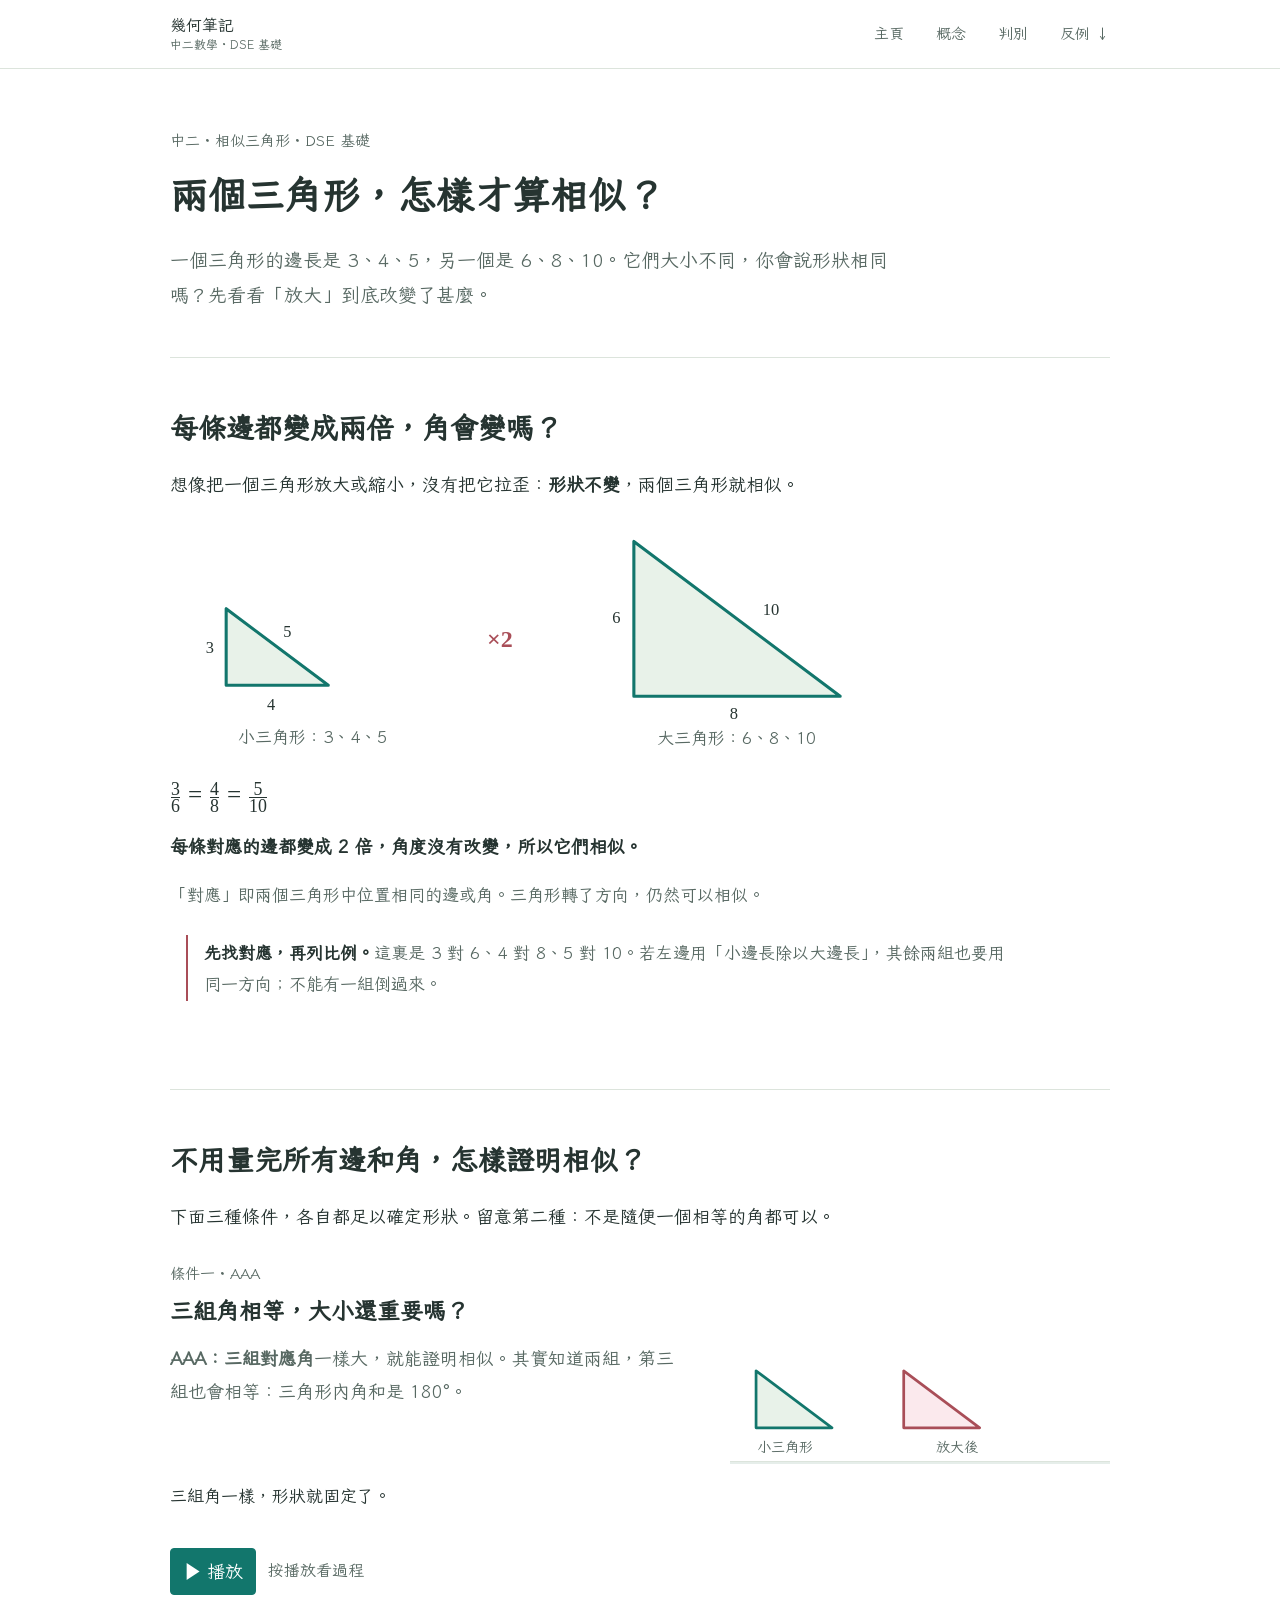
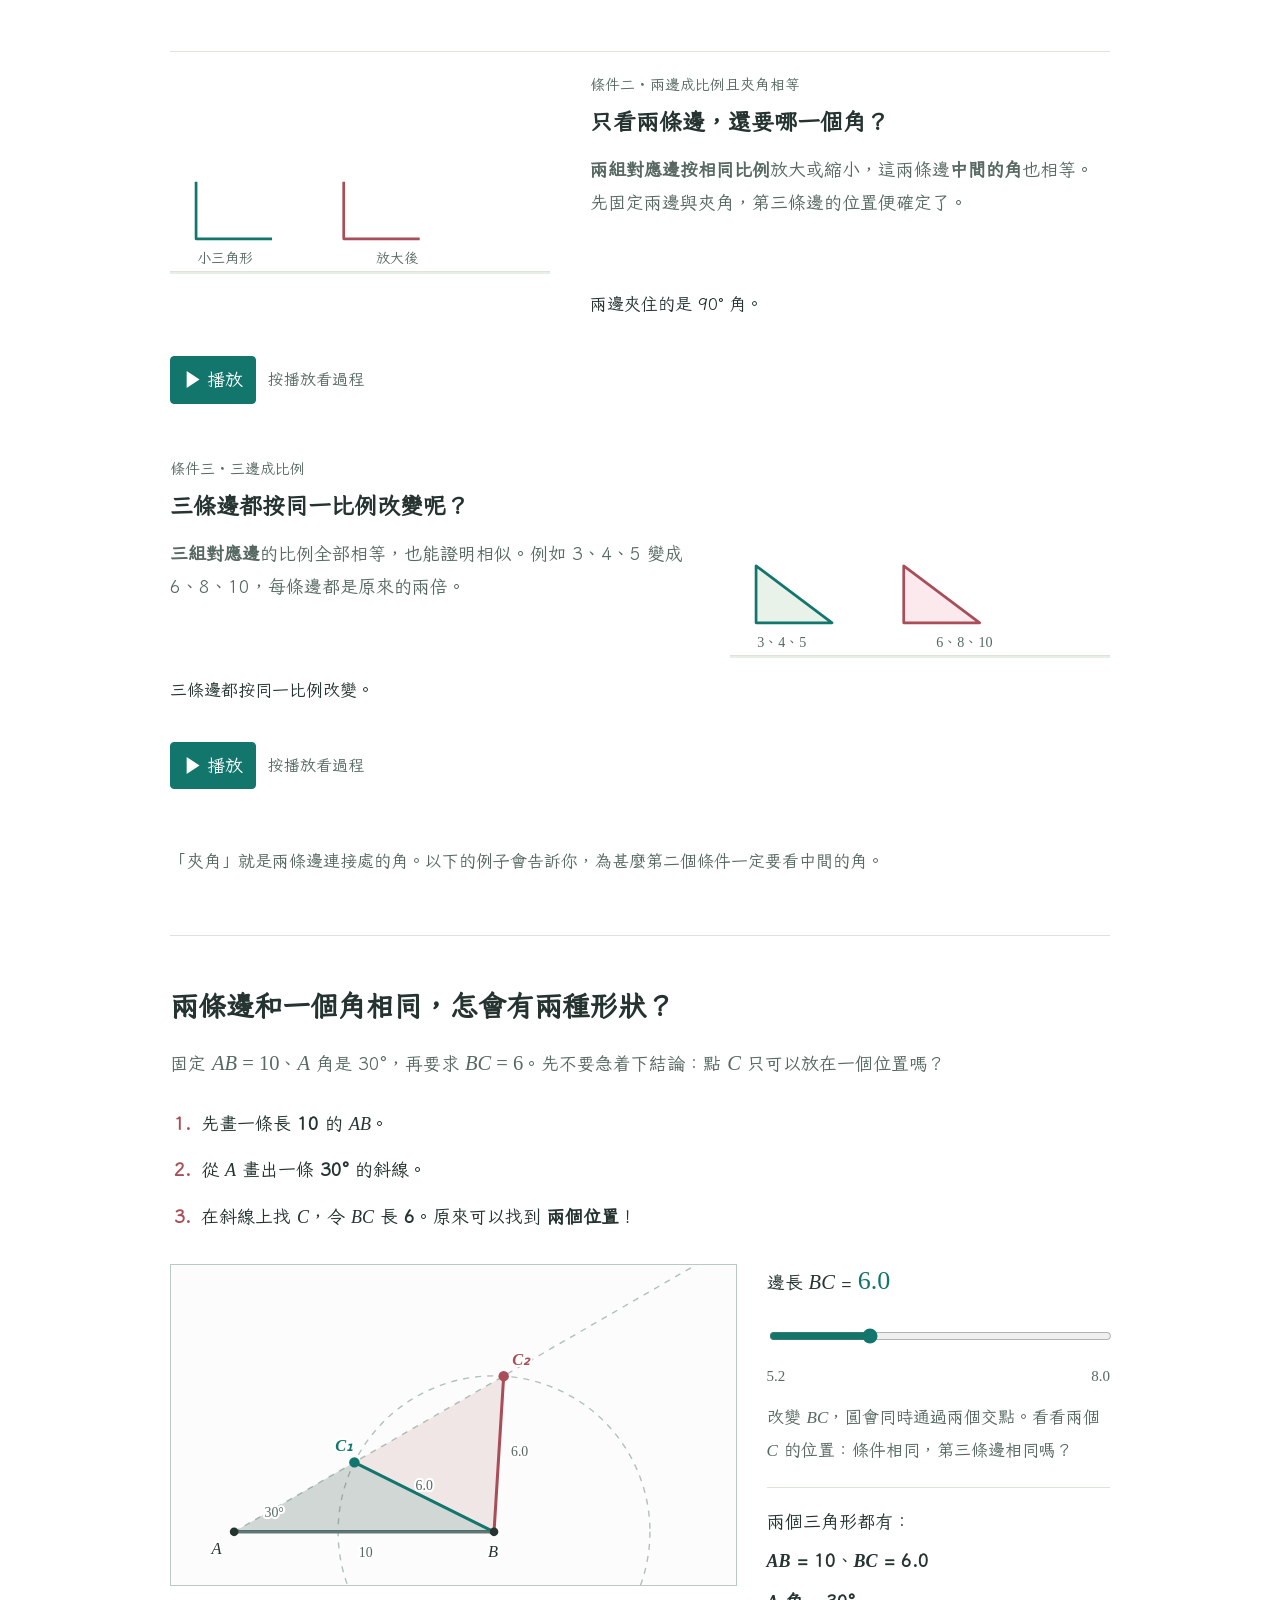
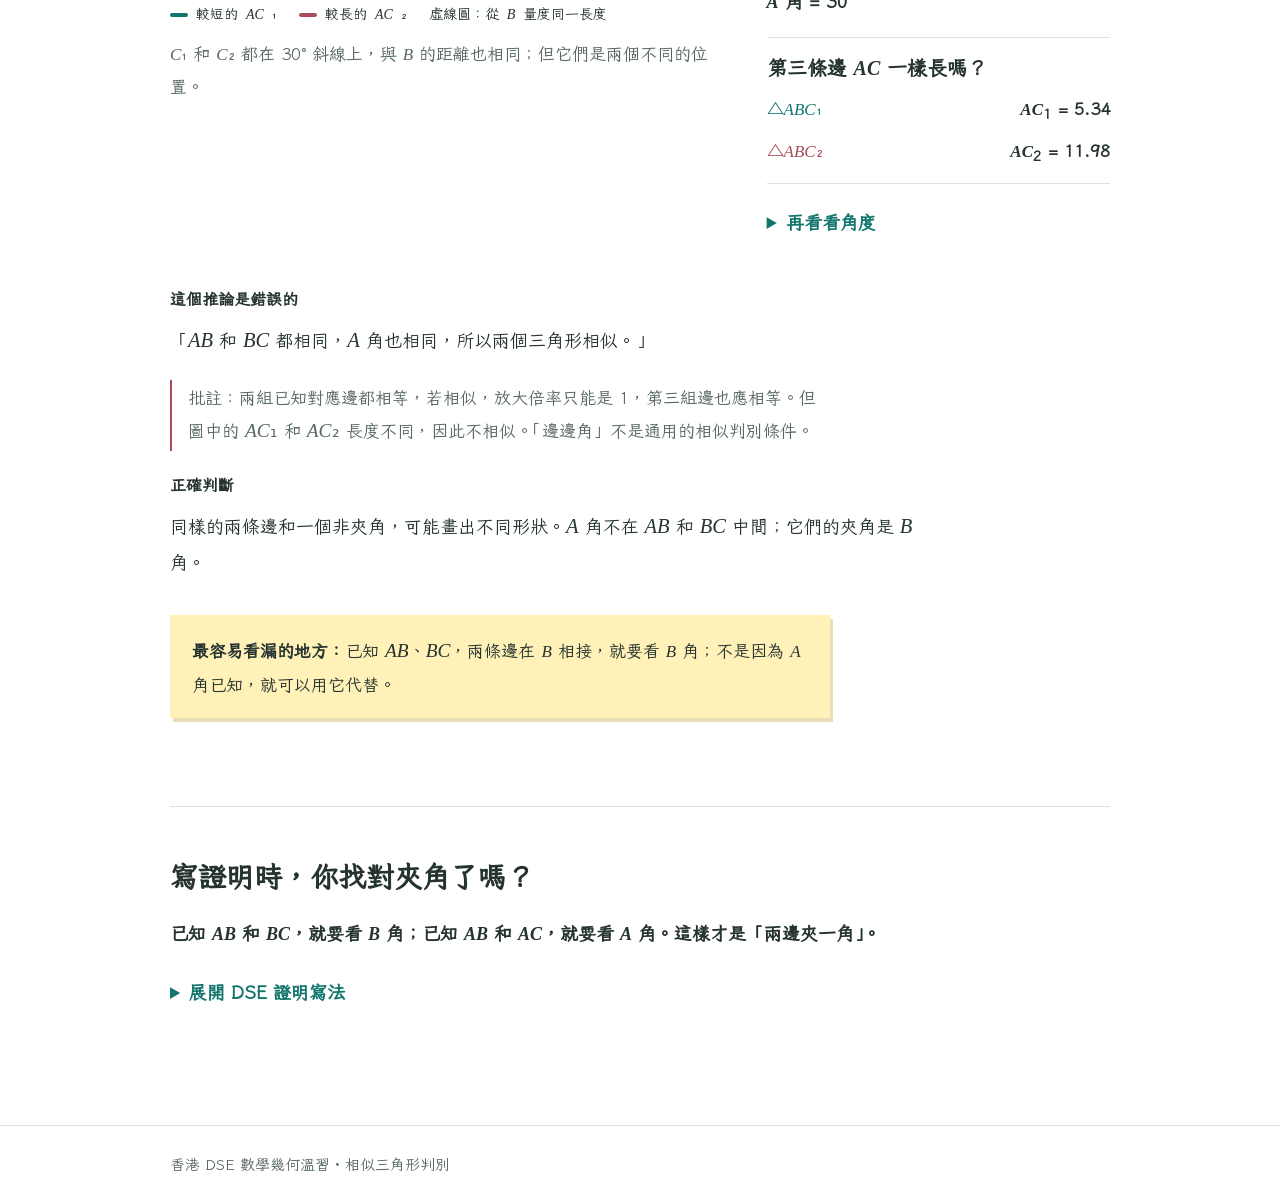
==== similar-triangles-dse/index.html @ 01e277fb "Include geometry lesson in the mathematics site" ====
<!doctype html>
<html lang="zh-Hant">
<head>
  <meta charset="utf-8">
  <meta name="viewport" content="width=device-width, initial-scale=1">
  <meta name="color-scheme" content="light">
  <title>相似三角形 | 中二數學與 DSE 基礎</title>
  <style>
    :root {
      --ink: #18302f;
      --muted: #536765;
      --line: #d7e1dd;
      --paper: #f5f8f6;
      --white: #fff;
      --teal: #08786e;
      --teal-soft: #e4f4ef;
      --coral: #ce4c66;
      --coral-soft: #ffedf1;
      --blue: #2b70a5;
      --shadow: 0 16px 38px rgba(20, 53, 47, .07);
    }
    * { box-sizing: border-box; }
    html { scroll-behavior: smooth; }
    body {
      margin: 0;
      background: var(--paper);
      color: var(--ink);
      font-family: "Noto Sans TC", "Microsoft JhengHei", "PingFang TC", sans-serif;
      line-height: 1.7;
    }
    button, input { font: inherit; }
    button:focus-visible, input:focus-visible, a:focus-visible { outline: 3px solid var(--teal); outline-offset: 3px; }
    .top {
      background: var(--ink);
      color: var(--white);
    }
    .wrap { width: min(1120px, calc(100% - 48px)); margin-inline: auto; }
    .top .wrap { display: flex; align-items: center; justify-content: space-between; gap: 24px; min-height: 68px; }
    .brand { display: flex; align-items: center; gap: 12px; font-size: 15px; font-weight: 800; line-height: 1.2; white-space: nowrap; }
    .brand-mark { display: grid; place-items: center; width: 34px; height: 34px; border: 1px solid rgba(255,255,255,.45); color: #a4e0d2; font-size: 22px; }
    .brand small { display: block; margin-top: 3px; font-size: 10px; font-weight: 500; color: #b8cfca; }
    .top nav { display: flex; gap: 28px; align-items: center; }
    .top a { color: #d4e2dd; text-decoration: none; font-size: 13px; white-space: nowrap; }
    .top a:hover { color: var(--white); text-decoration: underline; text-underline-offset: 5px; }
    main { counter-reset: lesson; padding-bottom: 80px; }
    .intro { padding: 58px 0 55px; }
    .eyebrow { display: flex; align-items: center; gap: 12px; margin: 0 0 18px; color: var(--teal); font-weight: 800; font-size: 12px; }
    .eyebrow::before { content: ""; width: 28px; height: 2px; background: var(--teal); }
    h1 { font-size: clamp(34px, 4.6vw, 55px); line-height: 1.25; margin: 0; letter-spacing: 0; max-width: 900px; }
    h1 span { color: var(--teal); }
    .lead { max-width: 710px; color: var(--muted); margin: 20px 0 0; font-size: 17px; }
    h2 { font-size: clamp(25px, 2.5vw, 31px); line-height: 1.4; margin: 0 0 16px; }
    h3 { font-size: 17px; margin: 0 0 9px; }
    p { margin: 0 0 12px; }
    .section { counter-increment: lesson; position: relative; padding: 49px 0 56px; border-top: 1px solid var(--line); scroll-margin-top: 20px; }
    .section::before { content: "0" counter(lesson) "  ·  GEOMETRY"; display: block; margin-bottom: 13px; color: var(--teal); font: 700 12px Georgia, "Times New Roman", serif; }
    .section > p { max-width: 820px; }
    .similar-grid { display: grid; grid-template-columns: minmax(0, 1fr) 72px minmax(0, 1fr); gap: 20px; align-items: center; max-width: 900px; margin: 25px 0 21px; padding: 22px 0; border-top: 1px solid var(--line); border-bottom: 1px solid var(--line); }
    .similar-item { text-align: center; }
    .similar-item svg { display: block; width: 100%; max-height: 196px; }
    .similar-item svg polygon { fill: var(--teal-soft); stroke: var(--teal); stroke-width: 3; stroke-linejoin: round; }
    .similar-item svg text { fill: var(--ink); font: 16px "Noto Sans TC", "Microsoft JhengHei", sans-serif; }
    .similar-item p { margin: 0; font-size: 13px; color: var(--muted); }
    .scale-badge { width: 60px; height: 60px; display: grid; place-items: center; border: 1px solid var(--line); border-radius: 50%; background: var(--white); color: var(--coral); font: 700 22px Georgia, "Times New Roman", serif; }
    .ratio-line { margin: 4px 0 18px; color: var(--ink); }
    math.fraction-math { font-size: 1.18em; vertical-align: -.22em; }
    .ratio-line math.fraction-math { font-size: 1.4em; }
    .plain-point { font-size: 18px; font-weight: 700; }
    .simple-steps { display: grid; grid-template-columns: repeat(3, minmax(0, 1fr)); gap: 28px; padding-left: 1.5em; margin: 24px 0 0; }
    .simple-steps li { padding: 0 10px 0 4px; }
    .simple-steps li::marker { color: var(--coral); font-weight: 800; }
    .rule-grid { display: grid; grid-template-columns: repeat(3, minmax(0, 1fr)); gap: 16px; margin-top: 26px; }
    .rule { display: flex; flex-direction: column; min-width: 0; padding: 22px; background: var(--white); border: 1px solid var(--line); border-radius: 6px; box-shadow: var(--shadow); }
    .rule-number { display: block; color: var(--coral); font: 700 12px Georgia, "Times New Roman", serif; margin-bottom: 18px; }
    .rule > strong { display: block; min-height: 58px; color: var(--ink); font-size: 28px; line-height: 1.22; margin-bottom: 12px; }
    .rule[data-demo="sas"] > strong { font-size: 20px; }
    .rule > p:not(.demo-caption) { min-height: 74px; }
    .rule p { color: var(--muted); margin: 0; font-size: 14px; }
    .rule b { color: var(--ink); }
    .rule svg { display: block; width: 100%; margin: 10px 0 13px; overflow: visible; }
    .rule svg .demo-triangle { fill: var(--teal-soft); stroke: var(--teal); stroke-width: 2.5; stroke-linejoin: round; }
    .rule svg .demo-moving { fill: var(--coral-soft); stroke: var(--coral); }
    .rule svg .demo-open { fill: none; stroke: var(--teal); stroke-width: 2.5; stroke-linejoin: round; }
    .rule svg .demo-open.demo-moving { stroke: var(--coral); }
    .rule svg .demo-close { fill: none; stroke: var(--teal); stroke-width: 2.5; stroke-dasharray: 1; stroke-dashoffset: 1; opacity: 0; }
    .rule svg .demo-close.demo-moving { stroke: var(--coral); }
    .rule svg .demo-mark { fill: none; stroke: var(--blue); stroke-width: 3; stroke-linecap: round; stroke-linejoin: round; }
    .rule svg .demo-mark.secondary { stroke: var(--teal); }
    .rule svg text { fill: var(--muted); font: 13px "Noto Sans TC", "Microsoft JhengHei", sans-serif; }
    .rule svg .demo-edge { stroke: var(--blue); stroke-width: 4; stroke-linecap: round; }
    .rule svg .demo-mark, .rule svg .demo-edge { stroke-dasharray: 1; stroke-dashoffset: 1; opacity: 0; transition: stroke-dashoffset .55s cubic-bezier(.22, 1, .36, 1), opacity .25s ease; }
    .rule svg .demo-mark.visible, .rule svg .demo-edge.visible { stroke-dashoffset: 0; opacity: 1; }
    .demo-progress { height: 3px; margin: 0 0 15px; background: #e6eeea; overflow: hidden; }
    .demo-progress span { display: block; width: 0; height: 100%; background: var(--blue); }
    .rule .demo-caption { min-height: 55px; color: var(--ink); font-size: 14px; font-weight: 700; }
    .rule .demo-action { display: flex; align-items: center; gap: 12px; margin-top: auto; padding-top: 12px; border-top: 1px solid var(--line); }
    .rule button { border: 0; background: var(--ink); color: var(--white); border-radius: 4px; min-width: 80px; min-height: 38px; padding: 6px 12px; font-weight: 700; cursor: pointer; }
    .rule button:hover { background: var(--teal); }
    .rule button:disabled { opacity: .6; cursor: wait; }
    .rule .demo-status { font-size: 12px; color: var(--muted); }
    .mini-note { margin: 16px 0 0; color: var(--muted); font-size: 14px; }
    .explore-head { display: flex; justify-content: space-between; align-items: end; gap: 16px; flex-wrap: wrap; }
    .explore-head p { color: var(--muted); margin: 0; }
    .workspace { display: grid; grid-template-columns: minmax(0, 1.65fr) minmax(270px, .8fr); gap: 22px; align-items: start; margin-top: 30px; }
    .figure-area { min-width: 0; }
    .figure {
      width: 100%;
      display: block;
      background-color: var(--white);
      background-image: linear-gradient(to right, rgba(24, 48, 47, .045) 1px, transparent 1px), linear-gradient(to bottom, rgba(24, 48, 47, .045) 1px, transparent 1px);
      background-size: 30px 30px;
      border: 1px solid var(--line);
      border-radius: 6px;
      aspect-ratio: 760 / 370;
    }
    .figure .base { stroke: #637672; stroke-width: 2.5; }
    .figure .construction { stroke: #b0c1bd; stroke-width: 1.6; stroke-dasharray: 7 7; fill: none; }
    .figure .near-fill { fill: var(--teal); fill-opacity: .14; }
    .figure .far-fill { fill: var(--coral); fill-opacity: .13; }
    .figure .near-line { stroke: var(--teal); stroke-width: 3.5; fill: none; stroke-linejoin: round; }
    .figure .far-line { stroke: var(--coral); stroke-width: 3.5; fill: none; stroke-linejoin: round; }
    .figure .point { fill: var(--ink); }
    .figure .near-point { fill: var(--teal); }
    .figure .far-point { fill: var(--coral); }
    .figure text { font: 19px "Noto Sans TC", "Microsoft JhengHei", sans-serif; fill: var(--ink); paint-order: stroke; stroke: var(--white); stroke-width: 5px; stroke-linejoin: round; }
    .figure text.small { font-size: 16px; fill: var(--muted); }
    .figure text.near-label { fill: var(--teal); font-weight: 800; }
    .figure text.far-label { fill: var(--coral); font-weight: 800; }
    figcaption { margin-top: 10px; color: var(--muted); font-size: 13px; }
    .legend { display: flex; flex-wrap: wrap; gap: 8px 22px; margin: 16px 0 0; font-size: 14px; }
    .legend span { display: inline-flex; align-items: center; gap: 8px; }
    .swatch { display: inline-block; width: 18px; height: 4px; border-radius: 2px; }
    .near-swatch { background: var(--teal); }
    .far-swatch { background: var(--coral); }
    .control-area { padding: 24px; background: var(--white); border: 1px solid var(--line); border-radius: 6px; box-shadow: var(--shadow); }
    .control-area label { display: block; font-size: 14px; font-weight: 700; margin-bottom: 10px; }
    .value { color: var(--teal); font-variant-numeric: tabular-nums; font-size: 27px; }
    input[type="range"] { width: 100%; accent-color: var(--teal); min-height: 32px; }
    .range-ends { display: flex; justify-content: space-between; color: var(--muted); font-size: 12px; }
    .fixed { margin-top: 21px; padding-top: 17px; border-top: 1px solid var(--line); font-size: 14px; }
    .fixed p { margin: 0 0 6px; }
    .fixed b { font-variant-numeric: tabular-nums; }
    .result { margin-top: 18px; padding: 14px 0 0; border-top: 1px solid var(--line); }
    .result div { display: flex; justify-content: space-between; gap: 10px; margin: 7px 0; font-size: 14px; }
    .result strong { font-variant-numeric: tabular-nums; text-align: right; white-space: nowrap; }
    details.more { margin-top: 14px; border-top: 1px solid var(--line); padding-top: 12px; }
    details.more summary, details.exam summary { color: var(--teal); font-weight: 700; cursor: pointer; }
    details.more div { display: flex; justify-content: space-between; gap: 10px; margin-top: 8px; font-size: 14px; }
    details.exam { margin-top: 15px; }
    .near-text { color: var(--teal); }
    .far-text { color: var(--coral); }
    .takeaway { margin-top: 28px; padding: 23px 26px; background: var(--coral-soft); border-left: 4px solid var(--coral); }
    .takeaway strong { color: #9b3650; }
    .takeaway p { margin: 4px 0 0; }
    .proof-grid { display: grid; grid-template-columns: repeat(2, minmax(0, 1fr)); gap: 30px; }
    .proof-grid ol { margin: 0; padding-left: 1.5em; }
    .proof-grid li { margin: 9px 0; }
    .math { font-family: Georgia, "Times New Roman", serif; font-size: 1.06em; white-space: nowrap; }
    .example { margin-top: 20px; padding: 19px 23px; background: var(--teal-soft); border-left: 4px solid var(--teal); }
    .example p:last-child { margin-bottom: 0; }
    footer { background: var(--ink); padding: 28px 0 40px; color: #b8cfca; font-size: 13px; }
    @media (prefers-reduced-motion: reduce) {
      .rule svg .demo-mark, .rule svg .demo-edge { transition: none; }
    }
    @media (max-width: 760px) {
      .intro { padding: 43px 0 42px; }
      .top nav a:not(:last-child) { display: none; }
      .section { padding: 39px 0 44px; }
      .rule-grid, .workspace, .proof-grid, .simple-steps { grid-template-columns: 1fr; }
      .rule-grid { gap: 15px; }
      .rule { padding: 20px; }
      .rule > strong, .rule > p:not(.demo-caption) { min-height: 0; }
      .rule svg { max-width: 440px; margin-inline: auto; }
      .figure { aspect-ratio: 760 / 420; }
    }
    @media (max-width: 440px) {
      .wrap { width: min(100% - 28px, 1120px); }
      .top .wrap { min-height: 62px; }
      .top a { font-size: 12px; }
      .figure text { font-size: 23px; }
      .figure text.small { font-size: 19px; }
      .similar-grid { grid-template-columns: 1fr; gap: 10px; }
      .scale-badge { margin-inline: auto; }
      .similar-item svg { max-height: 175px; }
    }
  </style>
  <link rel="stylesheet" href="teacher-notes.css">
</head>
<body class="lesson-geometry">
  <header class="top">
    <div class="wrap">
      <div class="brand"><span class="brand-mark" aria-hidden="true">△</span><span>幾何筆記<small>中二數學 · DSE 基礎</small></span></div>
      <nav aria-label="頁面導覽"><a href="/index.html" aria-label="返回數學網站主頁">主頁</a><a href="#similar-title">概念</a><a href="#rules-title">判別</a><a href="#counterexample">反例 ↓</a></nav>
    </div>
  </header>
  <main class="wrap">
    <section class="intro">
      <p class="eyebrow">中二 · 相似三角形 · DSE 基礎</p>
      <h1>兩個三角形，怎樣才算相似？</h1>
      <p class="lead">一個三角形的邊長是 3、4、5，另一個是 6、8、10。它們大小不同，你會說形狀相同嗎？先看看「放大」到底改變了甚麼。</p>
    </section>

    <section class="section" id="similar" aria-labelledby="similar-title">
      <h2 id="similar-title">每條邊都變成兩倍，角會變嗎？</h2>
      <p>想像把一個三角形放大或縮小，沒有把它拉歪：<strong>形狀不變</strong>，兩個三角形就相似。</p>
      <div class="similar-grid">
        <div class="similar-item">
          <svg viewBox="0 0 280 190" role="img" aria-label="小三角形，三條邊長為 3、4、5">
            <polygon points="55,155 155,155 55,80"></polygon>
            <text x="95" y="179">4</text><text x="35" y="123">3</text><text x="111" y="108">5</text>
          </svg>
          <p>小三角形：3、4、5</p>
        </div>
        <div class="scale-badge" aria-label="放大兩倍">×2</div>
        <div class="similar-item">
          <svg viewBox="0 0 280 190" role="img" aria-label="大三角形，三條邊長為 6、8、10">
            <polygon points="40,165 240,165 40,15"></polygon>
            <text x="133" y="187">8</text><text x="19" y="94">6</text><text x="165" y="86">10</text>
          </svg>
          <p>大三角形：6、8、10</p>
        </div>
      </div>
      <div class="ratio-line">
        <math class="fraction-math" aria-label="三除以六等於四除以八等於五除以十">
          <mfrac><mn>3</mn><mn>6</mn></mfrac><mo>=</mo>
          <mfrac><mn>4</mn><mn>8</mn></mfrac><mo>=</mo>
          <mfrac><mn>5</mn><mn>10</mn></mfrac>
        </math>
      </div>
      <p class="plain-point">每條對應的邊都變成 2 倍，角度沒有改變，所以它們相似。</p>
      <p class="mini-note">「對應」即兩個三角形中位置相同的邊或角。三角形轉了方向，仍然可以相似。</p>
      <p class="teacher-note"><strong>先找對應，再列比例。</strong>這裏是 3 對 6、4 對 8、5 對 10。若左邊用「小邊長除以大邊長」，其餘兩組也要用同一方向；不能有一組倒過來。</p>
    </section>

    <section class="section" aria-labelledby="rules-title">
      <h2 id="rules-title">不用量完所有邊和角，怎樣證明相似？</h2>
      <p>下面三種條件，各自都足以確定形狀。留意第二種：不是隨便一個相等的角都可以。</p>
      <div class="rule-grid">
        <div class="rule" data-demo="aaa">
          <span class="rule-number">條件一 · AAA</span>
          <strong>三組角相等，大小還重要嗎？</strong><p><strong>AAA：三組對應角</strong>一樣大，就能證明相似。其實知道兩組，第三組也會相等：三角形內角和是 180°。</p>
          <svg viewBox="0 0 350 180" role="img" aria-label="AAA：三組對應角相等，三角形放大後仍相似">
            <polygon class="demo-triangle" points="24,150 94,150 24,97.5"></polygon>
            <polygon class="demo-triangle demo-moving" data-moving points="160,150 230,150 160,97.5"></polygon>
            <path class="demo-mark" data-mark="first" pathLength="1" d="M24 137 H37 V150 M160 137 H173 V150"></path>
            <path class="demo-mark secondary" data-mark="second" pathLength="1" d="M78 150 A16 16 0 0 0 81.2 140.4 M214 150 A16 16 0 0 0 217.2 140.4"></path>
            <path class="demo-mark" data-mark="third" pathLength="1" d="M24 113.5 A16 16 0 0 0 36.8 107.1 M160 113.5 A16 16 0 0 0 172.8 107.1"></path>
            <text x="25" y="172">小三角形</text><text x="190" y="172">放大後</text>
          </svg>
          <div class="demo-progress" aria-hidden="true"><span data-progress></span></div>
          <p class="demo-caption" data-caption aria-live="polite">三組角一樣，形狀就固定了。</p>
          <div class="demo-action"><button type="button" data-play aria-label="播放 AAA 動畫">▶ 播放</button><span class="demo-status" data-status>按播放看過程</span></div>
        </div>
        <div class="rule" data-demo="sas">
          <span class="rule-number">條件二 · 兩邊成比例且夾角相等</span>
          <strong>只看兩條邊，還要哪一個角？</strong><p><strong>兩組對應邊按相同比例</strong>放大或縮小，這兩條邊<strong>中間的角</strong>也相等。先固定兩邊與夾角，第三條邊的位置便確定了。</p>
          <svg viewBox="0 0 350 180" role="img" aria-label="兩邊成比例且夾角相等：先放大兩邊與夾角，最後補上第三條邊">
            <polyline class="demo-open" points="94,150 24,150 24,97.5"></polyline>
            <polyline class="demo-open demo-moving" data-moving points="230,150 160,150 160,97.5"></polyline>
            <path class="demo-close" data-close="small" pathLength="1" d="M94 150 L24 97.5"></path>
            <path class="demo-close demo-moving" data-close="moving" pathLength="1" d="M230 150 L160 97.5"></path>
            <path class="demo-edge" data-edge="first" pathLength="1" d="M24 150 L94 150 M160 150 L230 150"></path>
            <path class="demo-edge" data-edge="second" pathLength="1" d="M24 150 L24 97.5 M160 150 L160 97.5"></path>
            <path class="demo-mark" data-mark="first" pathLength="1" d="M24 137 H37 V150 M160 137 H173 V150"></path>
            <text x="25" y="172">小三角形</text><text x="190" y="172">放大後</text>
          </svg>
          <div class="demo-progress" aria-hidden="true"><span data-progress></span></div>
          <p class="demo-caption" data-caption aria-live="polite">兩邊夾住的是 90° 角。</p>
          <div class="demo-action"><button type="button" data-play aria-label="播放兩邊成比例且夾角相等動畫">▶ 播放</button><span class="demo-status" data-status>按播放看過程</span></div>
        </div>
        <div class="rule" data-demo="sides">
          <span class="rule-number">條件三 · 三邊成比例</span>
          <strong>三條邊都按同一比例改變呢？</strong><p><strong>三組對應邊</strong>的比例全部相等，也能證明相似。例如 3、4、5 變成 6、8、10，每條邊都是原來的兩倍。</p>
          <svg viewBox="0 0 350 180" role="img" aria-label="三邊成比例：三邊 3、4、5 同時放大為 6、8、10">
            <polygon class="demo-triangle" points="24,150 94,150 24,97.5"></polygon>
            <polygon class="demo-triangle demo-moving" data-moving points="160,150 230,150 160,97.5"></polygon>
            <path class="demo-edge" data-edge="first" pathLength="1" d="M24 150 L94 150 M160 150 L230 150"></path>
            <path class="demo-edge" data-edge="second" pathLength="1" d="M24 150 L24 97.5 M160 150 L160 97.5"></path>
            <path class="demo-edge" data-edge="third" pathLength="1" d="M94 150 L24 97.5 M230 150 L160 97.5"></path>
            <text x="25" y="172">3、4、5</text><text x="190" y="172">6、8、10</text>
          </svg>
          <div class="demo-progress" aria-hidden="true"><span data-progress></span></div>
          <p class="demo-caption" data-caption aria-live="polite">三條邊都按同一比例改變。</p>
          <div class="demo-action"><button type="button" data-play aria-label="播放三邊成比例動畫">▶ 播放</button><span class="demo-status" data-status>按播放看過程</span></div>
        </div>
      </div>
      <p class="mini-note">「夾角」就是兩條邊連接處的角。以下的例子會告訴你，為甚麼第二個條件一定要看中間的角。</p>
    </section>

    <section class="section" id="counterexample" aria-labelledby="counter-title">
      <div class="explore-head">
        <div>
          <h2 id="counter-title">兩條邊和一個角相同，怎會有兩種形狀？</h2>
          <p>固定 <span class="math">AB = 10</span>、<span class="math">A</span> 角是 30°，再要求 <span class="math">BC = 6</span>。先不要急着下結論：點 <span class="math">C</span> 只可以放在一個位置嗎？</p>
        </div>
      </div>
      <ol class="simple-steps">
        <li>先畫一條長 <strong>10</strong> 的 AB。</li>
        <li>從 A 畫出一條 <strong>30°</strong> 的斜線。</li>
        <li>在斜線上找 C，令 BC 長 <strong>6</strong>。原來可以找到 <strong>兩個位置</strong>！</li>
      </ol>
      <div class="workspace">
        <div class="figure-area">
          <svg class="figure" viewBox="0 0 650 370" role="img" aria-labelledby="diagram-title diagram-desc">
            <title id="diagram-title">邊邊角的兩個三角形</title>
            <desc id="diagram-desc">A、B 固定，從 A 發出的三十度射線與以 B 為圓心的圓相交於 C1 和 C2，形成兩個不相似的三角形。</desc>
            <circle id="construction-circle" class="construction" cx="72" cy="308" r="180"></circle>
            <line class="construction" x1="72" y1="308" x2="610" y2="-3"></line>
            <polygon id="far-fill" class="far-fill"></polygon>
            <polygon id="near-fill" class="near-fill"></polygon>
            <polyline id="far-line" class="far-line"></polyline>
            <polyline id="near-line" class="near-line"></polyline>
            <line class="base" x1="72" y1="308" x2="372" y2="308"></line>
            <circle class="point" cx="72" cy="308" r="5"></circle>
            <circle class="point" cx="372" cy="308" r="5"></circle>
            <circle id="near-dot" class="near-point" r="6"></circle>
            <circle id="far-dot" class="far-point" r="6"></circle>
            <text x="46" y="334" class="vertex-label">A</text>
            <text x="365" y="337" class="vertex-label">B</text>
            <text x="216" y="337" class="small">10</text>
            <text x="107" y="291" class="small">30°</text>
            <text id="near-label" class="near-label"></text>
            <text id="far-label" class="far-label"></text>
            <text id="near-side" class="small"></text>
            <text id="far-side" class="small"></text>
          </svg>
          <div class="legend" aria-hidden="true">
            <span><i class="swatch near-swatch"></i>較短的 AC₁</span>
            <span><i class="swatch far-swatch"></i>較長的 AC₂</span>
            <span>虛線圓：從 B 量度同一長度</span>
          </div>
          <figcaption>C₁ 和 C₂ 都在 30° 斜線上，與 B 的距離也相同；但它們是兩個不同的位置。</figcaption>
        </div>
        <aside class="control-area" aria-label="調整反例">
          <label for="bc-range">邊長 <span class="math">BC</span> = <output id="bc-value" class="value" for="bc-range">6.0</output></label>
          <input id="bc-range" type="range" min="5.2" max="8.0" step="0.1" value="6" aria-describedby="range-hint">
          <div class="range-ends"><span>5.2</span><span>8.0</span></div>
          <p id="range-hint" class="mini-note">改變 <var>BC</var>，圓會同時通過兩個交點。看看兩個 <var>C</var> 的位置：條件相同，第三條邊相同嗎？</p>
          <div class="fixed">
            <p>兩個三角形都有：</p>
            <p><b>AB = 10</b>、<b>BC = <span id="bc-fixed">6.0</span></b></p>
            <p><b>A 角 = 30°</b></p>
          </div>
          <div class="result" aria-live="polite" aria-atomic="true">
            <h3>第三條邊 <var>AC</var> 一樣長嗎？</h3>
            <div><span class="near-text">△ABC₁</span><strong id="near-length">AC₁ = 5.34</strong></div>
            <div><span class="far-text">△ABC₂</span><strong id="far-length">AC₂ = 11.98</strong></div>
          </div>
          <details class="more">
            <summary>再看看角度</summary>
            <div><span class="near-text">C₁ 角</span><strong id="near-angle">123.6°</strong></div>
            <div><span class="far-text">C₂ 角</span><strong id="far-angle">56.4°</strong></div>
          </details>
        </aside>
      </div>
      <div class="takeaway">
        <div class="correction-row"><strong class="correction-label">這個推論是錯誤的</strong><p>「<span class="math">AB</span> 和 <span class="math">BC</span> 都相同，<span class="math">A</span> 角也相同，所以兩個三角形相似。」</p></div>
        <p class="teacher-note">批註：兩組已知對應邊都相等，若相似，放大倍率只能是 1，第三組邊也應相等。但圖中的 <span class="math">AC₁</span> 和 <span class="math">AC₂</span> 長度不同，因此不相似。「邊邊角」不是通用的相似判別條件。</p>
        <div class="correction-row correction-row--right"><strong class="correction-label">正確判斷</strong><p>同樣的兩條邊和一個非夾角，可能畫出不同形狀。<span class="math">A</span> 角不在 <span class="math">AB</span> 和 <span class="math">BC</span> 中間；它們的夾角是 <span class="math">B</span> 角。</p></div>
      </div>
      <aside class="sticky-note"><strong>最容易看漏的地方：</strong>已知 <span class="math">AB</span>、<span class="math">BC</span>，兩條邊在 <var>B</var> 相接，就要看 <var>B</var> 角；不是因為 <var>A</var> 角已知，就可以用它代替。</aside>
    </section>

    <section class="section" aria-labelledby="proof-title">
      <h2 id="proof-title">寫證明時，你找對夾角了嗎？</h2>
      <p class="plain-point">已知 AB 和 BC，就要看 B 角；已知 AB 和 AC，就要看 A 角。這樣才是「兩邊夾一角」。</p>
      <details class="exam">
        <summary>展開 DSE 證明寫法</summary>
      <div class="proof-grid">
        <div class="chalkboard">
          <h3>已知 <var>AB</var>、<var>AC</var>，怎樣逐行寫？</h3>
          <ol>
            <li>列出兩組對應邊的比例，例如
              <math class="fraction-math" aria-label="AB 除以 PQ 等於 AC 除以 PR">
                <mfrac><mi mathvariant="italic">AB</mi><mi mathvariant="italic">PQ</mi></mfrac><mo>=</mo>
                <mfrac><mi mathvariant="italic">AC</mi><mi mathvariant="italic">PR</mi></mfrac>
              </math>。
            </li>
            <li>指出<strong>兩邊夾角</strong>相等：<span class="math">∠BAC = ∠QPR</span>。</li>
            <li>得出 <span class="math">△ABC ∼ △PQR</span>（兩邊成比例且夾角相等）。</li>
          </ol>
        </div>
        <div>
          <h3>換成 <var>AB</var>、<var>BC</var>，原來的角還能用嗎？</h3>
          <ol>
            <li>若已知的是
              <math class="fraction-math" aria-label="AB 除以 PQ 等於 BC 除以 QR">
                <mfrac><mi mathvariant="italic">AB</mi><mi mathvariant="italic">PQ</mi></mfrac><mo>=</mo>
                <mfrac><mi mathvariant="italic">BC</mi><mi mathvariant="italic">QR</mi></mfrac>
              </math>，兩邊的夾角應是 <span class="math">∠ABC</span> 和 <span class="math">∠PQR</span>。
            </li>
            <li>若只知 <span class="math">∠BAC = ∠QPR</span>，這個角<strong>不在兩條已知邊之間</strong>，不能用「兩邊成比例且夾角相等」。</li>
            <li>應再找另一組對應角（AAA）、夾角，或第三組邊比（三邊成比例）。</li>
          </ol>
        </div>
      </div>
      <div class="example">
        <p><strong>考試記法：</strong>「兩邊夾一角」先看角的頂點。已知 AB、BC，就要找 B 角；已知 AB、AC，就要找 A 角。</p>
        <p>特定「邊邊角」數據有時碰巧只畫得出一個三角形，但<strong>不能因此把「邊邊角」當作通用判別法</strong>。</p>
      </div>
      </details>
    </section>
  </main>
  <footer>
    <div class="wrap">香港 DSE 數學幾何溫習 · 相似三角形判別</div>
  </footer>
  <script>
    const range = document.getElementById("bc-range");
    const byId = id => document.getElementById(id);
    const A = { x: 72, y: 308 };
    const B = { x: 372, y: 308 };
    const scale = 30;
    const theta = Math.PI / 6;
    const fmt = n => n.toFixed(2);
    const demoText = {
      aaa: ["第一組：兩個直角都是 90°。", "第二組：另一對角也一樣大。", "第三組角也一樣大。", "放大時，三組角都沒有改變。", "AAA：三組對應角相等，所以相似。"],
      sas: ["已知兩條邊和它們的夾角。", "兩條邊按相同比例放大，夾角不變。", "最後補上第三條邊，形狀便確定了。", "兩邊成比例且夾角相等，所以相似。"],
      sides: ["先看第一組對應邊。", "再看第二組對應邊。", "第三組邊也按相同比例放大。", "三邊成比例：3、4、5 變成 6、8、10，所以相似。"]
    };

    function drawDemo(card, factor) {
      const x = 160 + 70 * factor;
      const y = 150 - 52.5 * factor;
      card.querySelector("[data-moving]").setAttribute("points",
        card.dataset.demo === "sas" ? `${x},150 160,150 160,${y}` : `160,150 ${x},150 160,${y}`);
      const closingSide = card.querySelector('[data-close="moving"]');
      if (closingSide) closingSide.setAttribute("d", `M${x} 150 L160 ${y}`);
      const edges = card.querySelectorAll("[data-edge]");
      if (edges[0]) edges[0].setAttribute("d", `M24 150 L94 150 M160 150 L${x} 150`);
      if (edges[1]) edges[1].setAttribute("d", `M24 150 L24 97.5 M160 150 L160 ${y}`);
      if (edges[2]) edges[2].setAttribute("d", `M94 150 L24 97.5 M${x} 150 L160 ${y}`);
      const secondAngle = card.querySelector('[data-mark="second"]');
      if (secondAngle) secondAngle.setAttribute("d", `M78 150 A16 16 0 0 0 81.2 140.4 M${x - 16} 150 A16 16 0 0 0 ${x - 12.8} 140.4`);
      const thirdAngle = card.querySelector('[data-mark="third"]');
      if (thirdAngle) thirdAngle.setAttribute("d", `M24 113.5 A16 16 0 0 0 36.8 107.1 M160 ${y + 16} A16 16 0 0 0 172.8 ${y + 9.6}`);
    }

    function drawClosingSides(card, progress) {
      card.querySelectorAll("[data-close]").forEach(side => {
        side.style.opacity = progress > 0 ? "1" : "0";
        side.style.strokeDashoffset = String(1 - progress);
      });
    }

    function playDemo(card) {
      const mode = card.dataset.demo;
      const button = card.querySelector("[data-play]");
      const caption = card.querySelector("[data-caption]");
      const status = card.querySelector("[data-status]");
      const progressBar = card.querySelector("[data-progress]");
      const marks = card.querySelectorAll("[data-mark], [data-edge]");
      const duration = mode === "aaa" ? 3700 : mode === "sas" ? 3400 : 3300;
      button.disabled = true;
      marks.forEach(mark => mark.classList.remove("visible"));
      progressBar.style.width = "0%";
      drawDemo(card, 1);
      if (mode === "sas") drawClosingSides(card, 0);

      function showFinal() {
        drawDemo(card, 2);
        marks.forEach(mark => mark.classList.add("visible"));
        if (mode === "sas") drawClosingSides(card, 1);
        progressBar.style.width = "100%";
        caption.textContent = demoText[mode].at(-1);
        status.textContent = "完成";
        button.textContent = "↻ 重播";
        button.disabled = false;
      }
      if (window.matchMedia("(prefers-reduced-motion: reduce)").matches) {
        showFinal();
        return;
      }

      let start;
      function frame(now) {
        if (start === undefined) start = now;
        const elapsed = now - start;
        progressBar.style.width = `${Math.min(100, elapsed / duration * 100)}%`;
        if (mode === "sas") {
          const grow = Math.min(1, Math.max(0, (elapsed - 500) / 1900));
          drawDemo(card, 1 + grow * grow * (3 - 2 * grow));
          marks.forEach(mark => mark.classList.add("visible"));
          drawClosingSides(card, Math.min(1, Math.max(0, (elapsed - 2600) / 650)));
          caption.textContent = demoText.sas[elapsed < 500 ? 0 : elapsed < 2600 ? 1 : 2];
          status.textContent = elapsed < 500 ? "兩邊與夾角" : elapsed < 2600 ? "放大中" : "補上第三邊";
          if (elapsed < duration) requestAnimationFrame(frame);
          else showFinal();
          return;
        }
        const isAAA = mode === "aaa";
        const growAt = isAAA ? 1600 : 1250;
        const phase = isAAA
          ? (elapsed < 600 ? 0 : elapsed < 1050 ? 1 : elapsed < growAt ? 2 : 3)
          : (elapsed < 650 ? 0 : elapsed < growAt ? 1 : 2);
        const progress = Math.min(1, Math.max(0, (elapsed - growAt) / 1900));
        const eased = progress * progress * (3 - 2 * progress);
        drawDemo(card, 1 + eased);
        marks.forEach((mark, index) => {
          const revealAt = index * (mode === "sides" ? 420 : 450) + 150;
          mark.classList.toggle("visible", elapsed >= revealAt);
        });
        caption.textContent = demoText[mode][phase];
        status.textContent = elapsed >= growAt ? "放大中" : `步驟 ${phase + 1}`;
        if (elapsed < duration) requestAnimationFrame(frame);
        else showFinal();
      }
      requestAnimationFrame(() => requestAnimationFrame(frame));
    }

    document.querySelectorAll("[data-demo]").forEach(card => {
      card.querySelector("[data-play]").addEventListener("click", () => playDemo(card));
    });

    function render() {
      const a = Number(range.value);
      const projection = 10 * Math.cos(theta);
      const offset = Math.sqrt(a * a - 25);
      const near = projection - offset;
      const far = projection + offset;
      const point = t => ({ x: A.x + t * Math.cos(theta) * scale, y: A.y - t * Math.sin(theta) * scale });
      const c1 = point(near);
      const c2 = point(far);
      const coords = p => `${p.x},${p.y}`;
      const poly = p => `${coords(A)} ${coords(B)} ${coords(p)}`;
      byId("construction-circle").setAttribute("cx", B.x);
      byId("construction-circle").setAttribute("r", a * scale);
      byId("near-fill").setAttribute("points", poly(c1));
      byId("far-fill").setAttribute("points", poly(c2));
      byId("near-line").setAttribute("points", poly(c1));
      byId("far-line").setAttribute("points", poly(c2));
      for (const [name, p] of [["near", c1], ["far", c2]]) {
        byId(`${name}-dot`).setAttribute("cx", p.x);
        byId(`${name}-dot`).setAttribute("cy", p.y);
        const label = byId(`${name}-label`);
        label.setAttribute("x", p.x + (name === "near" ? -22 : 10));
        label.setAttribute("y", p.y - 13);
        label.textContent = name === "near" ? "C₁" : "C₂";
        const side = byId(`${name}-side`);
        side.setAttribute("x", (B.x + p.x) / 2 + (name === "near" ? -10 : 14));
        side.setAttribute("y", (B.y + p.y) / 2 + (name === "near" ? -8 : 2));
        side.textContent = a.toFixed(1);
      }
      const nearAngle = Math.acos((near * near + a * a - 100) / (2 * near * a)) * 180 / Math.PI;
      const farAngle = Math.acos((far * far + a * a - 100) / (2 * far * a)) * 180 / Math.PI;
      byId("bc-value").value = a.toFixed(1);
      byId("bc-fixed").textContent = a.toFixed(1);
      byId("near-length").innerHTML = `<var>AC</var><sub>1</sub> = ${fmt(near)}`;
      byId("far-length").innerHTML = `<var>AC</var><sub>2</sub> = ${fmt(far)}`;
      byId("near-angle").textContent = `${nearAngle.toFixed(1)}°`;
      byId("far-angle").textContent = `${farAngle.toFixed(1)}°`;
      byId("diagram-desc").textContent = `AB 等於 10、BC₁ 和 BC₂ 都等於 ${a.toFixed(1)}、A 角等於 30 度；AC₁ 等於 ${fmt(near)}，AC₂ 等於 ${fmt(far)}。`;
    }
    range.addEventListener("input", render);
    render();
    document.querySelectorAll(".math, .fixed, .control-area label, .plain-point, .simple-steps, .legend, figcaption, .result").forEach(root => {
      const walker = document.createTreeWalker(root, NodeFilter.SHOW_TEXT);
      const nodes = [];
      while (walker.nextNode()) {
        if (!walker.currentNode.parentElement.closest("var, math, svg")) nodes.push(walker.currentNode);
      }
      nodes.forEach(node => {
        const fragment = document.createDocumentFragment();
        node.nodeValue.split(/([A-Zabxy]+)/g).forEach(text => {
          if (!text) return;
          const child = /^[A-Zabxy]+$/.test(text) ? document.createElement("var") : document.createTextNode("");
          child.textContent = text;
          fragment.append(child);
        });
        node.replaceWith(fragment);
      });
    });
  </script>
</body>
</html>
---- similar-triangles-dse/teacher-notes.css ----
@font-face {
  font-family: Iansui;
  src: url("fonts/Iansui-lessons.woff2") format("woff2");
  font-style: normal;
  font-weight: 400;
  font-display: swap;
}
:root {
  --hand: Iansui, "KaiTi", "Microsoft JhengHei", serif;
  --ink: #263431;
  --muted: #586963;
  --line: #dce4dc;
  --paper: #fff;
  --teal: #12766c;
  --blue: #306a96;
  --coral: #a94e58;
  --teal-soft: #e8f2e9;
  --blue-soft: #e5f0f7;
  --coral-soft: #fbe9ed;
  --shadow: none;
}
* { letter-spacing: 0; }
body { background: #fff; font: 18px/1.85 var(--hand); }
button, input, summary { font-family: var(--hand); }
a { color: var(--teal); text-underline-offset: 4px; }
.wrap { width: min(940px, calc(100% - 40px)); }
.top { background: #fff; color: var(--ink); border-bottom: 1px solid var(--line); }
.top .wrap, .top-inner { min-height: 68px; gap: 18px; }
.brand { color: var(--ink); font-size: 16px; font-weight: 400; text-decoration: none; }
.brand-mark { display: none; }
.brand small { color: var(--muted); font-size: 12px; }
.top nav { gap: 6px 18px; flex-wrap: wrap; }
.top nav a, .top a { display: inline-flex; align-items: center; min-height: 44px; min-width: 44px; color: var(--muted); font-size: 15px; }
.top nav a:hover, .top a:hover { color: var(--teal); }
main { padding-bottom: 48px; }
.intro { padding: 58px 0 45px; }
.eyebrow { display: block; margin: 0 0 12px; font-size: 15px; font-weight: 400; color: var(--muted); }
.eyebrow::before { display: none; }
h1 { max-width: 780px; font: 700 38px/1.45 var(--hand); margin: 0 0 20px; }
h1 span { color: var(--ink); }
h2 { font: 700 28px/1.55 var(--hand); margin: 0 0 18px; }
h3 { font: 700 21px/1.6 var(--hand); }
.lead { max-width: 720px; font-size: 19px; margin: 0; }
.section { padding: 48px 0 58px; background: #fff; border-top: 1px solid var(--line); }
.section:nth-of-type(n) { background: #fff; }
.section::before { display: none; }
.section-heading { padding: 0; border: 0; margin-bottom: 25px; }
.section.is-visible .section-heading, .section.is-visible .section-body { animation: none; }
.kicker { color: var(--muted); font-size: 15px; font-weight: 400; margin-bottom: 5px; }
.section-lead { max-width: 720px; margin-top: 16px; color: var(--muted); }
.teacher-note { max-width: 660px; margin: 24px 0 30px 16px; padding: 2px 0 2px 16px; border-left: 2px solid var(--coral); color: var(--muted); font-size: 17px; }
.teacher-note strong { color: var(--ink); }
.sticky-note { max-width: 660px; background: #fff1b8; padding: 18px 22px; margin: 30px 0; box-shadow: 3px 4px 0 #e8dfb8; font-size: 17px; }
.correction-row { margin: 20px 0; }
.correction-label { display: block; margin-bottom: 7px; font-size: 16px; color: #762632; }
.correction-row > .math { display: block; font-size: 23px; white-space: normal; overflow-wrap: anywhere; }
.correction-row p .math { display: inline; white-space: nowrap; }
.correction-row--right .correction-label { color: #075b4f; }
.math, .formula, .compare-statement, math { font-family: Georgia, "Times New Roman", serif; }
.math { font-size: 1.14em; }
var { font-family: Georgia, "Times New Roman", serif; font-style: italic; }
sup { font-size: .68em; line-height: 0; }
.primary, .secondary, .rule button { min-height: 44px; border-radius: 4px; font-weight: 400; }
.primary, .rule button { background: var(--teal); border: 1px solid var(--teal); color: #fff; }
.primary:hover, .rule button:hover { background: #09665e; }
.secondary { color: var(--teal); }
input[type="range"] { min-height: 44px; }
summary { min-height: 44px; padding: 10px 0; }
footer { background: #fff; color: var(--muted); border-top: 1px solid var(--line); padding: 25px 0; font-size: 15px; }
:focus-visible { outline: 3px solid var(--blue); outline-offset: 4px; }
.chalkboard { background: #263a32; color: #f4f4e8; padding: 24px 28px; border: 4px solid #354b3d; box-shadow: inset 0 0 0 1px #849a85; }
.chalkboard h3, .chalkboard p, .chalkboard li, .chalkboard strong { color: #f4f4e8; }
.chalkboard .correction-label { color: #f5d999; }

/* Algebra: the working line, the physical diagram, then a compact formula recap. */
.lesson-algebra #compare .wrap { max-width: 940px; }
.lesson-algebra #rules .wrap, .lesson-algebra #practice .wrap { max-width: 800px; }
.lesson-algebra .compare-statement { font-size: 27px; line-height: 1.9; margin: 24px 0; }
.lesson-algebra .equation-line { display: flex; align-items: baseline; flex-wrap: wrap; gap: 0 12px; border-top: 0; padding: 18px 0; line-height: 2.2; }
.lesson-algebra .equation-expression { min-width: 0; }
.lesson-algebra .equation-symbol { flex: none; margin: 0; color: var(--ink); font: 24px/2.2 Georgia, serif; }
.lesson-algebra .term-chip { display: inline-block; min-height: 48px; min-width: 44px; margin: 0; border: 0; border-radius: 0; background: transparent; box-shadow: inset 0 -1px var(--chip-color); font: 400 25px/1.6 Georgia, "Times New Roman", serif; padding: 4px 5px; transition: background-color .18s ease, box-shadow .18s ease; }
.lesson-algebra .term-chip:hover, .lesson-algebra .term-chip[aria-pressed="true"] { background: var(--chip-bg); transform: none; box-shadow: inset 0 -2px var(--chip-color); }
.lesson-algebra .term-chip:focus-visible { outline: 2px solid var(--blue); outline-offset: 2px; }
.lesson-algebra .match-detail { margin: 28px 0; padding: 24px 28px; border: 4px solid #354b3d; background: #263a32; color: #f4f4e8; transform-origin: center; }
.lesson-algebra .match-title { color: #f5d999; font-size: 16px; font-weight: 400; }
.lesson-algebra .match-pair { color: #fff; font-size: 32px; border-color: #849a85; }
.lesson-algebra .match-reason { font-size: 18px; }
.lesson-algebra .concept { padding: 0; border: 0; margin: 0; max-width: 710px; }
.lesson-algebra .studio { border: 0; border-top: 1px solid #aebfba; border-bottom: 1px solid var(--line); border-radius: 0; overflow: visible; margin: 30px 0; }
.lesson-algebra .modes { display: flex; flex-wrap: wrap; gap: 0 20px; }
.lesson-algebra .mode { flex: 0 1 auto; min-height: 60px; border: 0; padding: 12px 0; font-weight: 400; font-size: 16px; text-align: left; }
.lesson-algebra .mode[aria-selected="true"] { background: #fff; color: var(--teal); box-shadow: inset 0 -2px var(--teal); }
.lesson-algebra .mode .math { font-size: 21px; }
.lesson-algebra .studio-main { grid-template-columns: minmax(0, 1.3fr) minmax(275px, 1fr); gap: 26px; }
.lesson-algebra .drawing { padding: 28px 0 12px; border: 0; background: none; }
.lesson-algebra .drawing svg { max-height: none; border: 1px solid #b9cac2; background: #fbfcfb; }
.lesson-algebra .drawing svg rect { stroke-width: 1.3; }
.lesson-algebra .drawing svg .label { font-family: var(--hand); }
.lesson-algebra .drawing svg .piece.soft { transform: none; }
.lesson-algebra .drawing svg .piece.soft.focus { transform: none; }
.lesson-algebra .stage-note { font-size: 16px; margin-top: 12px; min-height: 50px; }
.lesson-algebra .side { padding: 26px 0 20px; }
.lesson-algebra .side-label { font-size: 15px; font-weight: 400; }
.lesson-algebra .side .formula { font-size: 23px; line-height: 1.65; }
.lesson-algebra .step-number { font-size: 15px; font-weight: 400; }
.lesson-algebra .step-text { font-size: 18px; min-height: 130px; }
.lesson-algebra .numeric { font-size: 17px; }
.lesson-algebra .values { padding: 18px 0; gap: 20px; }
.lesson-algebra .value-control { font-size: 18px; font-weight: 400; }
.lesson-algebra .rules { display: block; margin-top: 25px; }
.lesson-algebra .rule { display: grid; grid-template-columns: 145px minmax(0, 1fr); gap: 0 24px; border: 0; padding: 0; margin: 0 0 32px; }
.lesson-algebra .rule h3 { grid-row: 1 / span 2; margin-top: 10px; }
.lesson-algebra .rule .formula { font-size: 25px; margin: 0 0 9px; }
.lesson-algebra .rule p { font-size: 17px; max-width: 560px; }
.lesson-algebra .rule:last-child { margin: 40px 0 0; padding-top: 26px; border-top: 1px solid var(--line); }
.lesson-algebra .mistake { display: block; margin-top: 20px; }
.lesson-algebra .mistake > div { padding-top: 0; border: 0; margin-bottom: 42px; max-width: 700px; }
.lesson-algebra .mistake p { font-size: 18px; }
.lesson-algebra .mistake h3 { margin-bottom: 18px; }
.lesson-algebra .wrong { color: #762632; text-decoration: none; }
.lesson-algebra .right { color: #075b4f; }
.lesson-algebra .quiz { border: 0; border-radius: 0; }
.lesson-algebra .quiz-head { padding: 14px 0; background: #fff; color: var(--muted); border-block: 1px solid var(--line); font-size: 16px; }
.lesson-algebra .quiz-body { padding: 22px 0; }
.lesson-algebra .question { font: 23px/1.7 var(--hand); min-height: 0; }
.lesson-algebra .choices { gap: 12px; }
.lesson-algebra .choice { min-height: 56px; line-height: 1.6; font-size: 21px; }
.lesson-algebra .feedback { font-size: 18px; }
.lesson-algebra .feedback strong, .lesson-algebra .feedback span { display: block; margin: 14px 0; }
.lesson-algebra .choice.correct::after { content: " 正確"; font: 15px var(--hand); color: #075b4f; }
.lesson-algebra .choice.incorrect::after { content: " 錯誤"; font: 15px var(--hand); color: #762632; }

/* Geometry: each condition gets its own observation, not three matching cards. */
.lesson-geometry .similar-grid { grid-template-columns: minmax(0, 1fr) 48px minmax(0, 1.35fr); border: 0; padding: 0; max-width: 760px; gap: 20px; }
.lesson-geometry .scale-badge { border: 0; border-radius: 0; width: 48px; font-size: 24px; }
.lesson-geometry .similar-item p, .lesson-geometry .mini-note, .lesson-geometry figcaption { font-size: 17px; }
.lesson-geometry .similar-item svg text, .lesson-geometry .rule svg text, .lesson-geometry .figure text { font-family: Georgia, "Times New Roman", Iansui, serif; }
.lesson-geometry .rule-grid { display: block; margin-top: 32px; }
.lesson-geometry .rule { display: grid; grid-template-columns: minmax(0, 1fr) 380px; gap: 0 40px; padding: 0; margin-bottom: 56px; border: 0; border-radius: 0; background: #fff; box-shadow: none; }
.lesson-geometry .rule-number { color: var(--muted); font: 15px var(--hand); margin-bottom: 10px; }
.lesson-geometry .rule > strong { min-height: 0; font: 700 23px/1.65 var(--hand); margin-bottom: 12px; }
.lesson-geometry .rule > p:not(.demo-caption) { min-height: 0; font-size: 18px; }
.lesson-geometry .rule svg { grid-column: 2; grid-row: 1 / span 4; align-self: center; margin: 0; border-bottom: 1px solid var(--line); overflow: hidden; }
.lesson-geometry .rule .demo-progress { grid-column: 2; margin: 0; height: 2px; }
.lesson-geometry .rule .demo-caption { grid-column: 1; min-height: 56px; margin-top: 16px; font-size: 17px; font-weight: 400; }
.lesson-geometry .rule .demo-action { grid-column: 1 / -1; border: 0; padding-top: 12px; margin-top: 0; }
.lesson-geometry .rule .demo-status { font-size: 16px; }
.lesson-geometry .rule[data-demo="sas"] { grid-template-columns: 380px minmax(0, 1fr); padding: 24px 0 0; border-top: 1px solid var(--line); }
.lesson-geometry .rule[data-demo="sas"] > :not(svg):not(.demo-progress):not(.demo-action) { grid-column: 2; }
.lesson-geometry .rule[data-demo="sas"] svg { grid-column: 1; }
.lesson-geometry .rule[data-demo="sas"] .demo-progress { grid-column: 1; }
.lesson-geometry .simple-steps { display: block; max-width: 700px; margin: 24px 0; }
.lesson-geometry .simple-steps li { margin: 12px 0; }
.lesson-geometry .workspace { grid-template-columns: minmax(0, 1.65fr) minmax(260px, 1fr); gap: 30px; }
.lesson-geometry .figure { border-radius: 0; background: #fbfcfb; border-color: #b9cac2; aspect-ratio: 650 / 370; }
.lesson-geometry .control-area { border: 0; border-radius: 0; box-shadow: none; padding: 0; }
.lesson-geometry .control-area label { font-size: 18px; font-weight: 400; }
.lesson-geometry .control-area .value { font: 26px Georgia, serif; }
.lesson-geometry .range-ends { font: 15px Georgia, serif; }
.lesson-geometry .fixed { font-size: 18px; }
.lesson-geometry .result div, .lesson-geometry details.more div { font-size: 17px; }
.lesson-geometry .result h3 { font-size: 20px; }
.lesson-geometry .takeaway { max-width: 760px; padding: 0; background: #fff; border: 0; margin: 36px 0; }
.lesson-geometry .takeaway strong { color: var(--ink); }
.lesson-geometry .proof-grid { display: block; margin-top: 20px; }
.lesson-geometry .proof-grid > div { margin: 28px 0; }
.lesson-geometry .proof-grid h3 { margin-bottom: 18px; }
.lesson-geometry .example { padding: 0 0 0 18px; border-left: 2px solid var(--teal); background: #fff; max-width: 740px; }
.lesson-geometry .figure .near-label, .lesson-geometry .figure .far-label, .lesson-geometry .figure .vertex-label { font-family: Georgia, serif; font-style: italic; }
.lesson-geometry .figure text.small { font-style: normal; }
.lesson-geometry .fraction-math { font-family: "Cambria Math", "Times New Roman", serif; }

@media (max-width: 760px) {
  .top .wrap, .top-inner { flex-wrap: wrap; justify-content: flex-start; padding-top: 12px; gap: 0 20px; }
  .top nav a:not(:last-child) { display: inline-flex; }
  .intro { padding: 38px 0 34px; }
  h1 { font-size: 30px; }
  h2 { font-size: 25px; }
  .section { padding: 36px 0 44px; }
  .lesson-algebra .studio-main, .lesson-geometry .workspace { grid-template-columns: minmax(0, 1fr); gap: 16px; }
  .lesson-algebra .side { padding: 0 0 20px; }
  .lesson-algebra .step-text { min-height: 100px; }
  .lesson-algebra .drawing svg { max-width: 520px; margin-inline: auto; }
  .lesson-algebra .rule { grid-template-columns: minmax(0, 1fr); gap: 6px; }
  .lesson-algebra .rule h3 { grid-row: auto; }
  .lesson-geometry .rule, .lesson-geometry .rule[data-demo="sas"] { grid-template-columns: minmax(0, 1fr); gap: 0; margin-bottom: 42px; }
  .lesson-geometry .rule > *, .lesson-geometry .rule[data-demo="sas"] > :not(svg):not(.demo-progress):not(.demo-action),
  .lesson-geometry .rule svg, .lesson-geometry .rule[data-demo="sas"] svg,
  .lesson-geometry .rule .demo-progress, .lesson-geometry .rule[data-demo="sas"] .demo-progress { grid-column: 1; grid-row: auto; }
  .lesson-geometry .rule svg { width: 100%; max-width: 480px; margin: 14px auto; }
  .lesson-geometry .figure { aspect-ratio: auto; }
}
@media (max-width: 640px) {
  .lesson-algebra .equation-line { display: grid; grid-template-columns: 24px minmax(0, 1fr); gap: 4px 6px; }
  .lesson-algebra .equation-expression--given { grid-column: 2; }
  .lesson-algebra .equation-symbol { grid-column: 1; grid-row: 2; }
  .lesson-algebra .equation-expression--expanded { grid-column: 2; grid-row: 2; }
  .lesson-algebra .term-chip { font-size: 23px; }
}
@media (max-width: 440px) {
  .wrap { width: calc(100% - 32px); }
  body { font-size: 18px; }
  .top nav { gap: 6px 16px; }
  .lesson-algebra .compare-statement { font-size: 23px; }
  .lesson-algebra .modes { display: block; }
  .lesson-algebra .mode { display: block; width: 100%; min-height: 48px; padding: 10px 4px; }
  .lesson-algebra .mode br { display: none; }
  .lesson-algebra .mode .math { margin-right: 12px; font-size: 21px; }
  .lesson-algebra .term-chip { font-size: 22px; min-height: 48px; padding: 4px; }
  .lesson-algebra .drawing svg text { font-size: 18px; }
  .lesson-algebra .drawing svg .edge { font-size: 19px; }
  .lesson-algebra .match-detail, .chalkboard { padding: 18px 16px; }
  .lesson-algebra .match-pair { font-size: 29px; }
  .lesson-algebra .rule .formula { font-size: 22px; }
  .lesson-algebra .choices { grid-template-columns: minmax(0, 1fr); }
  .lesson-algebra .quiz-head { gap: 12px; flex-wrap: wrap; }
  .lesson-geometry .similar-grid { grid-template-columns: minmax(0, 1fr); gap: 6px; }
  .lesson-geometry .similar-item svg { max-width: 300px; max-height: 220px; margin: auto; }
  .lesson-geometry .figure text { font-size: 27px; }
  .lesson-geometry .figure text.small { font-size: 27px; }
  .lesson-geometry .rule svg text { font-size: 15px; }
  .teacher-note { margin-left: 0; }
  .sticky-note { padding: 16px; }
  .math { white-space: normal; overflow-wrap: anywhere; }
}
@media (prefers-reduced-motion: reduce) {
  html { scroll-behavior: auto; }
  *, *::before, *::after { animation: none !important; transition: none !important; scroll-behavior: auto !important; }
}
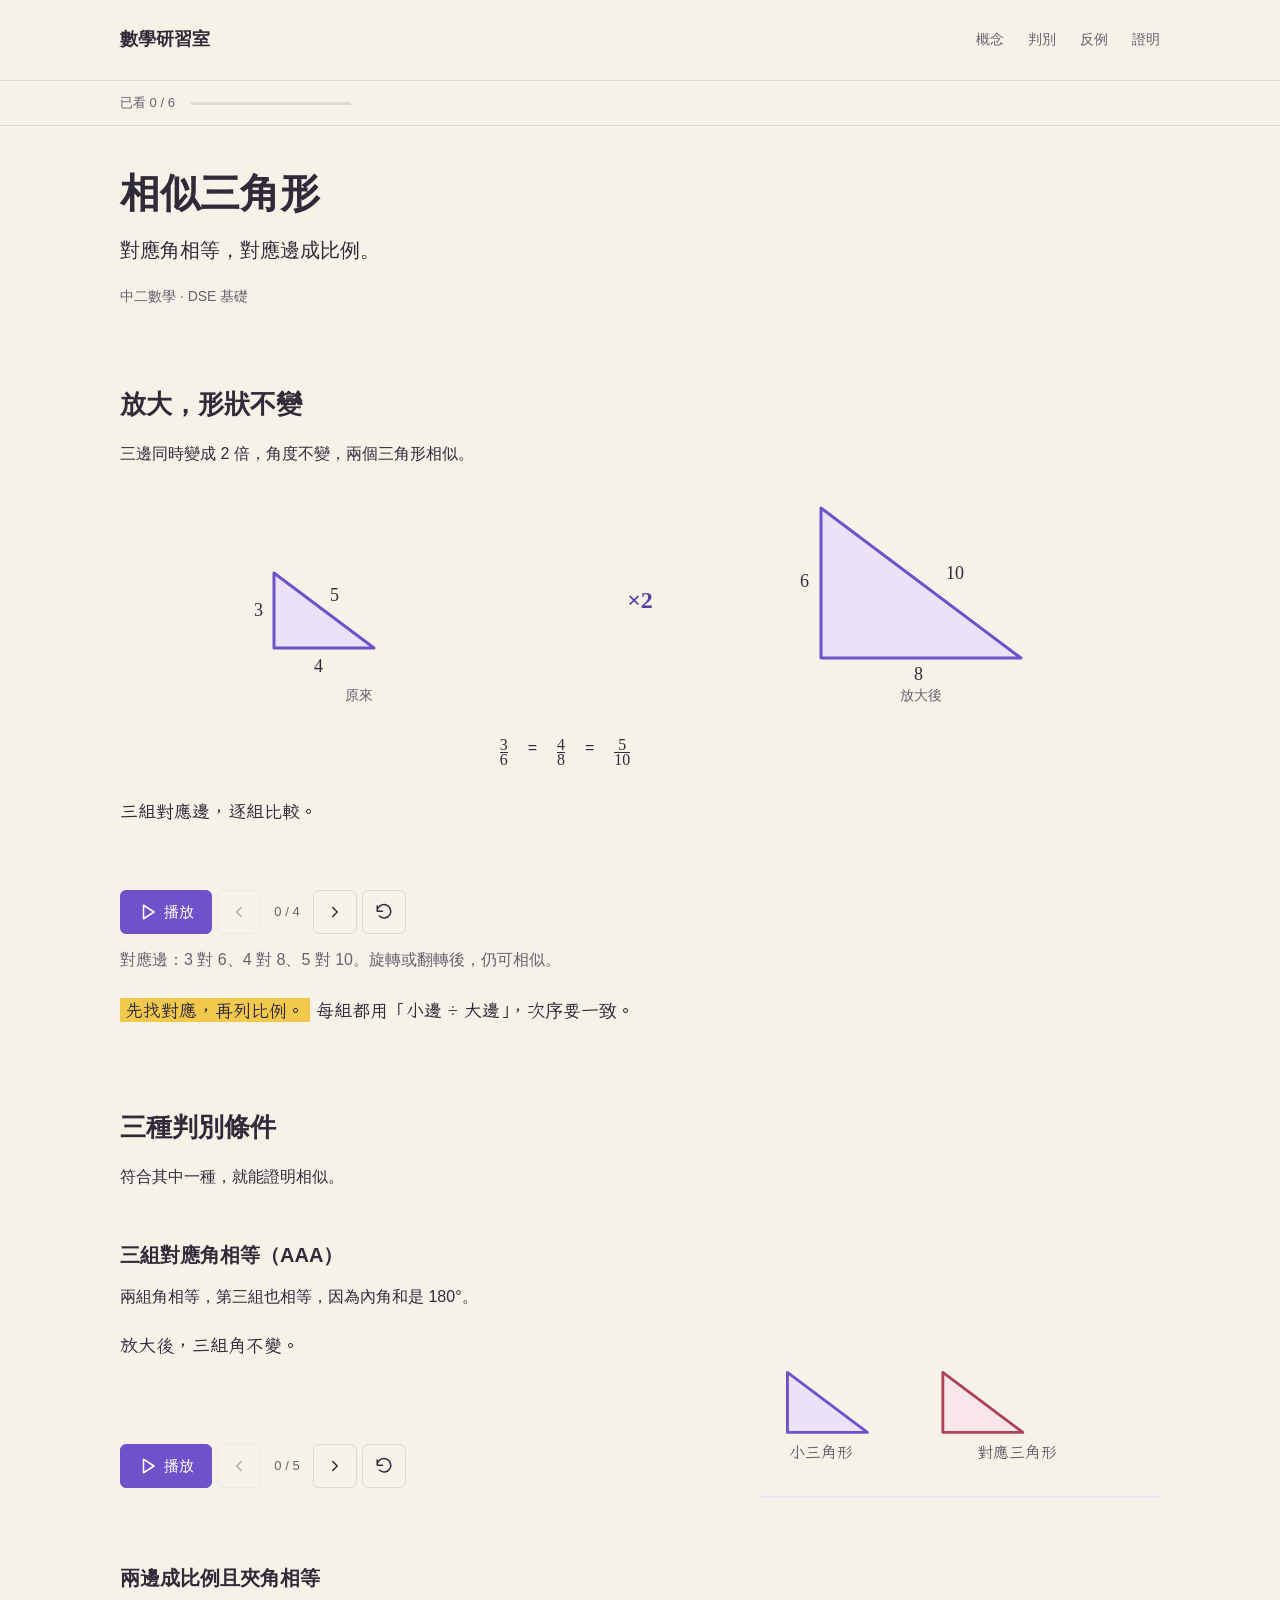
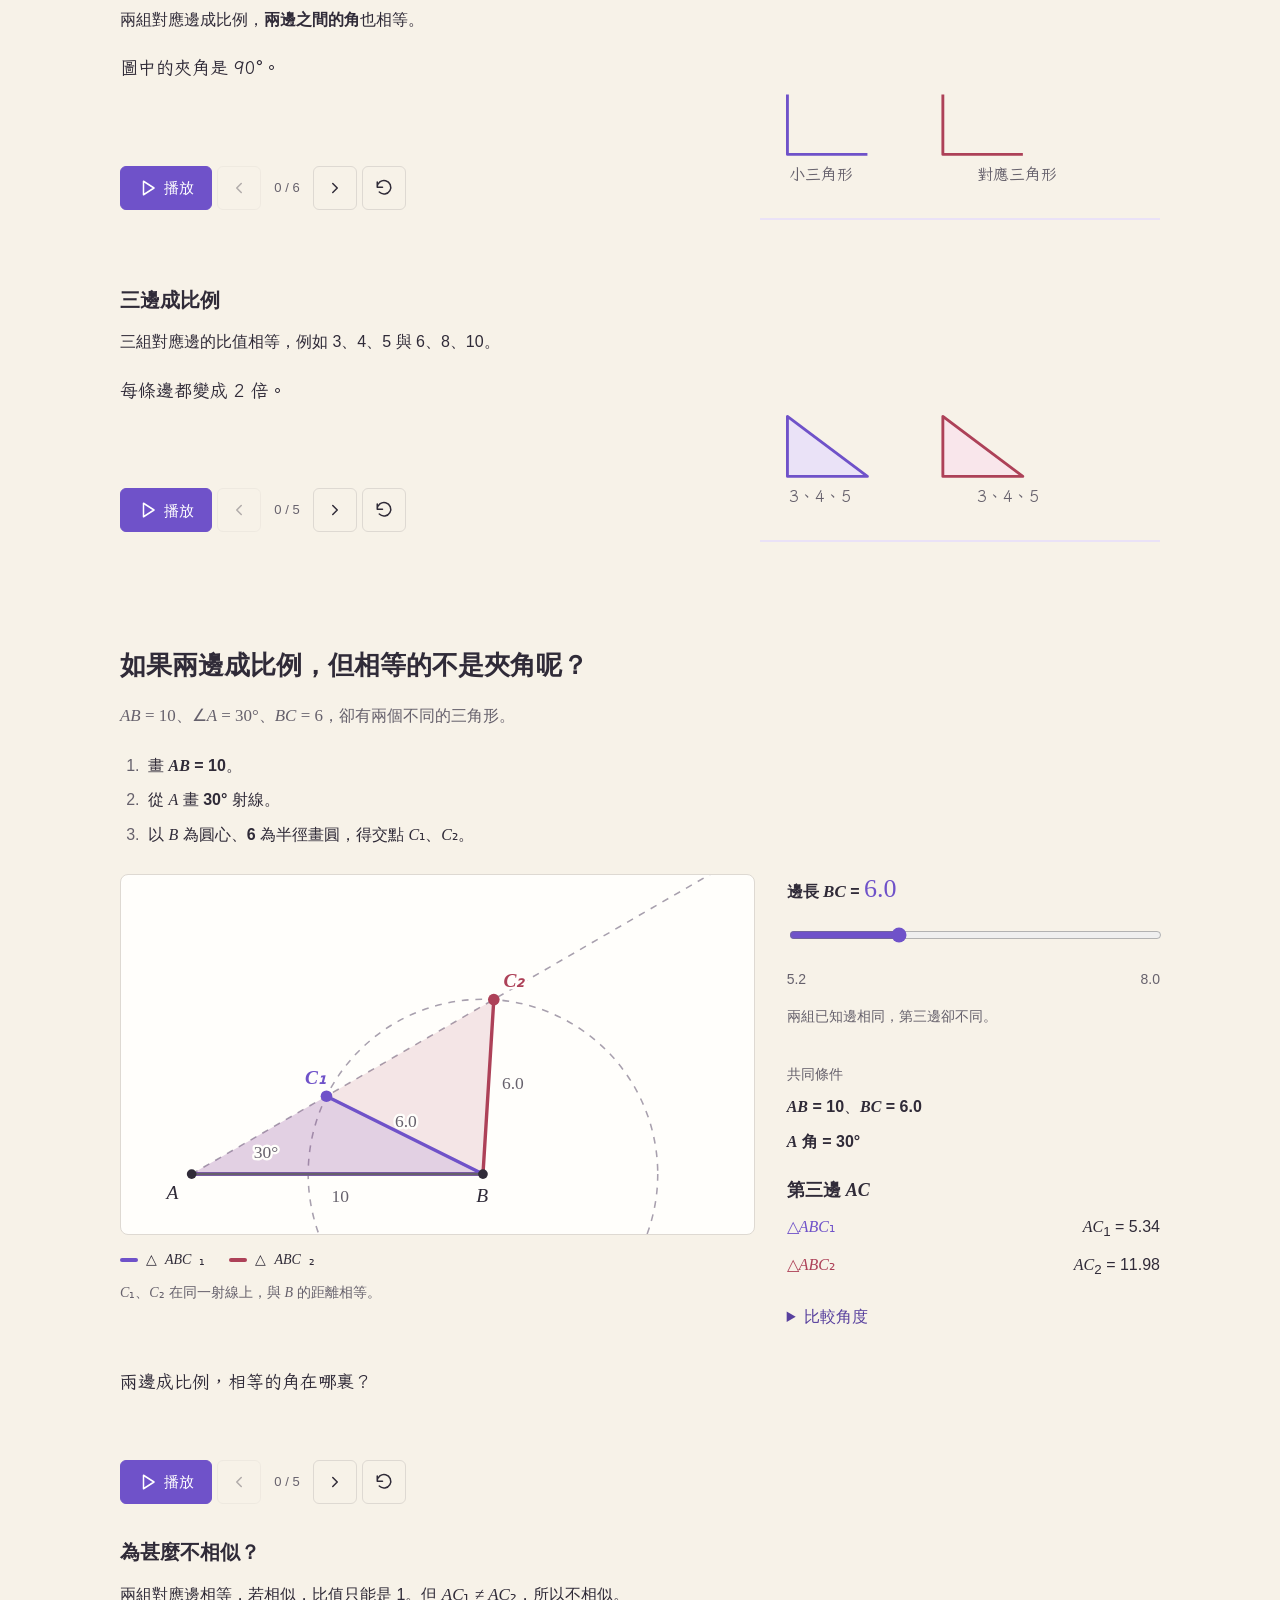
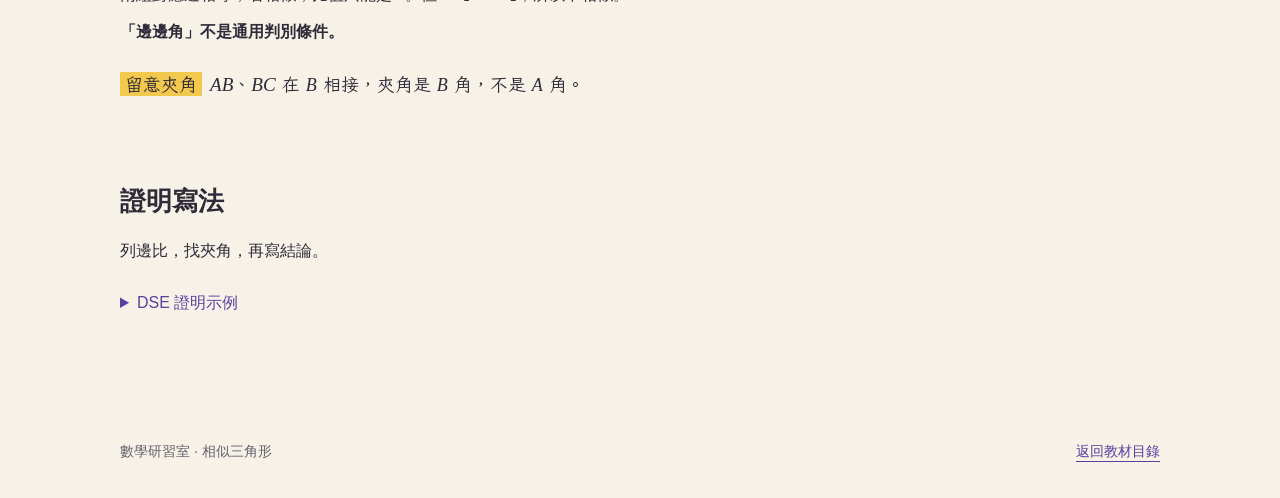
==== commit 07fa1848: "Publish animated similar triangles lesson with yellow highlights" ====
--- a/similar-triangles-dse/index.html
+++ b/similar-triangles-dse/index.html
@@ -4,7 +4,8 @@
   <meta charset="utf-8">
   <meta name="viewport" content="width=device-width, initial-scale=1">
   <meta name="color-scheme" content="light">
-  <title>相似三角形 | 中二數學與 DSE 基礎</title>
+  <meta name="description" content="相似三角形的三種判別條件，以及邊邊角的互動反例。">
+  <title>相似三角形 | 數學研習室</title>
   <style>
     :root {
       --ink: #18302f;
@@ -184,61 +185,76 @@
       .similar-item svg { max-height: 175px; }
     }
   </style>
-  <link rel="stylesheet" href="teacher-notes.css">
+  <link rel="stylesheet" href="lesson.css">
+  <link rel="stylesheet" href="motion.css">
 </head>
 <body class="lesson-geometry">
+  <a class="skip" href="#main">跳到教材</a>
   <header class="top">
     <div class="wrap">
-      <div class="brand"><span class="brand-mark" aria-hidden="true">△</span><span>幾何筆記<small>中二數學 · DSE 基礎</small></span></div>
-      <nav aria-label="頁面導覽"><a href="/index.html" aria-label="返回數學網站主頁">主頁</a><a href="#similar-title">概念</a><a href="#rules-title">判別</a><a href="#counterexample">反例 ↓</a></nav>
+      <a class="brand" href="../index.html">數學研習室</a>
+      <nav aria-label="頁面導覽"><a href="#similar-title">概念</a><a href="#rules-title">判別</a><a href="#counterexample">反例</a><a href="#proof-title">證明</a></nav>
     </div>
   </header>
-  <main class="wrap">
+  <div class="lesson-progress" aria-label="示範觀看進度">
+    <div class="wrap">
+      <span id="viewed-count" aria-live="polite">已看 0 / 6</span>
+      <div class="viewed-track" role="progressbar" aria-label="已看示範" aria-valuemin="0" aria-valuemax="6" aria-valuenow="0"><span></span></div>
+      <span class="progress-finish" hidden>全部看完</span>
+    </div>
+  </div>
+  <main class="wrap" id="main" tabindex="-1">
     <section class="intro">
-      <p class="eyebrow">中二 · 相似三角形 · DSE 基礎</p>
-      <h1>兩個三角形，怎樣才算相似？</h1>
-      <p class="lead">一個三角形的邊長是 3、4、5，另一個是 6、8、10。它們大小不同，你會說形狀相同嗎？先看看「放大」到底改變了甚麼。</p>
+      <h1>相似三角形</h1>
+      <p class="lead">對應角相等，對應邊成比例。</p>
+      <p class="lesson-meta">中二數學 · DSE 基礎</p>
     </section>
 
-    <section class="section" id="similar" aria-labelledby="similar-title">
-      <h2 id="similar-title">每條邊都變成兩倍，角會變嗎？</h2>
-      <p>想像把一個三角形放大或縮小，沒有把它拉歪：<strong>形狀不變</strong>，兩個三角形就相似。</p>
+    <section class="section" id="similar" aria-labelledby="similar-title" data-sequence="concept">
+      <h2 id="similar-title">放大，形狀不變</h2>
+      <p>三邊同時變成 2 倍，角度不變，兩個三角形相似。</p>
       <div class="similar-grid">
         <div class="similar-item">
           <svg viewBox="0 0 280 190" role="img" aria-label="小三角形，三條邊長為 3、4、5">
             <polygon points="55,155 155,155 55,80"></polygon>
+            <path class="pair-edge" data-pair="0" pathLength="1" d="M55 155 V80"></path>
+            <path class="pair-edge" data-pair="1" pathLength="1" d="M55 155 H155"></path>
+            <path class="pair-edge" data-pair="2" pathLength="1" d="M155 155 L55 80"></path>
             <text x="95" y="179">4</text><text x="35" y="123">3</text><text x="111" y="108">5</text>
           </svg>
-          <p>小三角形：3、4、5</p>
-        </div>
-        <div class="scale-badge" aria-label="放大兩倍">×2</div>
+          <p>原來</p>
+        </div>
+        <div class="scale-badge" aria-label="邊長變成兩倍">×2</div>
         <div class="similar-item">
           <svg viewBox="0 0 280 190" role="img" aria-label="大三角形，三條邊長為 6、8、10">
             <polygon points="40,165 240,165 40,15"></polygon>
+            <path class="pair-edge" data-pair="0" pathLength="1" d="M40 165 V15"></path>
+            <path class="pair-edge" data-pair="1" pathLength="1" d="M40 165 H240"></path>
+            <path class="pair-edge" data-pair="2" pathLength="1" d="M240 165 L40 15"></path>
             <text x="133" y="187">8</text><text x="19" y="94">6</text><text x="165" y="86">10</text>
           </svg>
-          <p>大三角形：6、8、10</p>
-        </div>
-      </div>
-      <div class="ratio-line">
-        <math class="fraction-math" aria-label="三除以六等於四除以八等於五除以十">
-          <mfrac><mn>3</mn><mn>6</mn></mfrac><mo>=</mo>
-          <mfrac><mn>4</mn><mn>8</mn></mfrac><mo>=</mo>
-          <mfrac><mn>5</mn><mn>10</mn></mfrac>
-        </math>
-      </div>
-      <p class="plain-point">每條對應的邊都變成 2 倍，角度沒有改變，所以它們相似。</p>
-      <p class="mini-note">「對應」即兩個三角形中位置相同的邊或角。三角形轉了方向，仍然可以相似。</p>
-      <p class="teacher-note"><strong>先找對應，再列比例。</strong>這裏是 3 對 6、4 對 8、5 對 10。若左邊用「小邊長除以大邊長」，其餘兩組也要用同一方向；不能有一組倒過來。</p>
+          <p>放大後</p>
+        </div>
+      </div>
+      <div class="ratio-line" aria-label="三除以六等於四除以八等於五除以十">
+        <span class="ratio-part" data-ratio="0"><math class="fraction-math"><mfrac><mn>3</mn><mn>6</mn></mfrac></math></span><span>=</span>
+        <span class="ratio-part" data-ratio="1"><math class="fraction-math"><mfrac><mn>4</mn><mn>8</mn></mfrac></math></span><span>=</span>
+        <span class="ratio-part" data-ratio="2"><math class="fraction-math"><mfrac><mn>5</mn><mn>10</mn></mfrac></math></span>
+        <span class="pair-link" aria-hidden="true"><span data-match-from>3</span><svg viewBox="0 0 72 20"><path pathLength="1" d="M2 10 H64 M57 4 L64 10 L57 16"></path></svg><span data-match-to>6</span></span>
+      </div>
+      <div class="sequence-readout"><p class="sequence-caption" data-sequence-caption aria-live="polite">三組對應邊，逐組比較。</p><span class="result-stamp" data-stamp>對應邊成比例</span></div>
+      <div data-controls></div>
+      <p class="mini-note">對應邊：3 對 6、4 對 8、5 對 10。旋轉或翻轉後，仍可相似。</p>
+      <p class="teacher-note"><strong>先找對應，再列比例。</strong>每組都用「小邊 ÷ 大邊」，次序要一致。</p>
     </section>
 
     <section class="section" aria-labelledby="rules-title">
-      <h2 id="rules-title">不用量完所有邊和角，怎樣證明相似？</h2>
-      <p>下面三種條件，各自都足以確定形狀。留意第二種：不是隨便一個相等的角都可以。</p>
+      <h2 id="rules-title">三種判別條件</h2>
+      <p>符合其中一種，就能證明相似。</p>
       <div class="rule-grid">
-        <div class="rule" data-demo="aaa">
-          <span class="rule-number">條件一 · AAA</span>
-          <strong>三組角相等，大小還重要嗎？</strong><p><strong>AAA：三組對應角</strong>一樣大，就能證明相似。其實知道兩組，第三組也會相等：三角形內角和是 180°。</p>
+        <div class="rule" data-demo="aaa" data-sequence="aaa">
+          <h3>三組對應角相等（AAA）</h3>
+          <p>兩組角相等，第三組也相等，因為內角和是 180°。</p>
           <svg viewBox="0 0 350 180" role="img" aria-label="AAA：三組對應角相等，三角形放大後仍相似">
             <polygon class="demo-triangle" points="24,150 94,150 24,97.5"></polygon>
             <polygon class="demo-triangle demo-moving" data-moving points="160,150 230,150 160,97.5"></polygon>
@@ -248,12 +264,12 @@
             <text x="25" y="172">小三角形</text><text x="190" y="172">放大後</text>
           </svg>
           <div class="demo-progress" aria-hidden="true"><span data-progress></span></div>
-          <p class="demo-caption" data-caption aria-live="polite">三組角一樣，形狀就固定了。</p>
-          <div class="demo-action"><button type="button" data-play aria-label="播放 AAA 動畫">▶ 播放</button><span class="demo-status" data-status>按播放看過程</span></div>
-        </div>
-        <div class="rule" data-demo="sas">
-          <span class="rule-number">條件二 · 兩邊成比例且夾角相等</span>
-          <strong>只看兩條邊，還要哪一個角？</strong><p><strong>兩組對應邊按相同比例</strong>放大或縮小，這兩條邊<strong>中間的角</strong>也相等。先固定兩邊與夾角，第三條邊的位置便確定了。</p>
+          <p class="demo-caption" data-caption aria-live="polite">放大後，三組角不變。</p>
+          <div class="demo-action"><button type="button" data-play aria-label="播放 AAA 動畫">播放</button><span class="demo-status" data-status></span></div>
+        </div>
+        <div class="rule" data-demo="sas" data-sequence="sas">
+          <h3>兩邊成比例且夾角相等</h3>
+          <p>兩組對應邊成比例，<strong>兩邊之間的角</strong>也相等。</p>
           <svg viewBox="0 0 350 180" role="img" aria-label="兩邊成比例且夾角相等：先放大兩邊與夾角，最後補上第三條邊">
             <polyline class="demo-open" points="94,150 24,150 24,97.5"></polyline>
             <polyline class="demo-open demo-moving" data-moving points="230,150 160,150 160,97.5"></polyline>
@@ -265,12 +281,12 @@
             <text x="25" y="172">小三角形</text><text x="190" y="172">放大後</text>
           </svg>
           <div class="demo-progress" aria-hidden="true"><span data-progress></span></div>
-          <p class="demo-caption" data-caption aria-live="polite">兩邊夾住的是 90° 角。</p>
-          <div class="demo-action"><button type="button" data-play aria-label="播放兩邊成比例且夾角相等動畫">▶ 播放</button><span class="demo-status" data-status>按播放看過程</span></div>
-        </div>
-        <div class="rule" data-demo="sides">
-          <span class="rule-number">條件三 · 三邊成比例</span>
-          <strong>三條邊都按同一比例改變呢？</strong><p><strong>三組對應邊</strong>的比例全部相等，也能證明相似。例如 3、4、5 變成 6、8、10，每條邊都是原來的兩倍。</p>
+          <p class="demo-caption" data-caption aria-live="polite">圖中的夾角是 90°。</p>
+          <div class="demo-action"><button type="button" data-play aria-label="播放兩邊成比例且夾角相等動畫">播放</button><span class="demo-status" data-status></span></div>
+        </div>
+        <div class="rule" data-demo="sides" data-sequence="sides">
+          <h3>三邊成比例</h3>
+          <p>三組對應邊的比值相等，例如 3、4、5 與 6、8、10。</p>
           <svg viewBox="0 0 350 180" role="img" aria-label="三邊成比例：三邊 3、4、5 同時放大為 6、8、10">
             <polygon class="demo-triangle" points="24,150 94,150 24,97.5"></polygon>
             <polygon class="demo-triangle demo-moving" data-moving points="160,150 230,150 160,97.5"></polygon>
@@ -280,24 +296,23 @@
             <text x="25" y="172">3、4、5</text><text x="190" y="172">6、8、10</text>
           </svg>
           <div class="demo-progress" aria-hidden="true"><span data-progress></span></div>
-          <p class="demo-caption" data-caption aria-live="polite">三條邊都按同一比例改變。</p>
-          <div class="demo-action"><button type="button" data-play aria-label="播放三邊成比例動畫">▶ 播放</button><span class="demo-status" data-status>按播放看過程</span></div>
-        </div>
-      </div>
-      <p class="mini-note">「夾角」就是兩條邊連接處的角。以下的例子會告訴你，為甚麼第二個條件一定要看中間的角。</p>
+          <p class="demo-caption" data-caption aria-live="polite">每條邊都變成 2 倍。</p>
+          <div class="demo-action"><button type="button" data-play aria-label="播放三邊成比例動畫">播放</button><span class="demo-status" data-status></span></div>
+        </div>
+      </div>
     </section>
 
-    <section class="section" id="counterexample" aria-labelledby="counter-title">
+    <section class="section" id="counterexample" aria-labelledby="counter-title" data-sequence="counter">
       <div class="explore-head">
         <div>
-          <h2 id="counter-title">兩條邊和一個角相同，怎會有兩種形狀？</h2>
-          <p>固定 <span class="math">AB = 10</span>、<span class="math">A</span> 角是 30°，再要求 <span class="math">BC = 6</span>。先不要急着下結論：點 <span class="math">C</span> 只可以放在一個位置嗎？</p>
+          <h2 id="counter-title">如果兩邊成比例，但相等的不是夾角呢？</h2>
+          <p><span class="math">AB = 10</span>、<span class="math">∠A = 30°</span>、<span class="math">BC = 6</span>，卻有兩個不同的三角形。</p>
         </div>
       </div>
       <ol class="simple-steps">
-        <li>先畫一條長 <strong>10</strong> 的 AB。</li>
-        <li>從 A 畫出一條 <strong>30°</strong> 的斜線。</li>
-        <li>在斜線上找 C，令 BC 長 <strong>6</strong>。原來可以找到 <strong>兩個位置</strong>！</li>
+        <li>畫 <strong>AB = 10</strong>。</li>
+        <li>從 A 畫 <strong>30°</strong> 射線。</li>
+        <li>以 B 為圓心、<strong>6</strong> 為半徑畫圓，得交點 C₁、C₂。</li>
       </ol>
       <div class="workspace">
         <div class="figure-area">
@@ -318,70 +333,82 @@
             <text x="46" y="334" class="vertex-label">A</text>
             <text x="365" y="337" class="vertex-label">B</text>
             <text x="216" y="337" class="small">10</text>
-            <text x="107" y="291" class="small">30°</text>
+            <text x="136" y="291" class="small">30°</text>
             <text id="near-label" class="near-label"></text>
             <text id="far-label" class="far-label"></text>
             <text id="near-side" class="small"></text>
             <text id="far-side" class="small"></text>
+            <path id="known-sides" class="counter-mark known-sides" pathLength="1"></path>
+            <path id="equal-angle-a" class="counter-mark angle-a" pathLength="1" d="M120 308 A48 48 0 0 0 113.57 284"></path>
+            <path id="included-angle-near" class="counter-mark angle-b near-arc" pathLength="1"></path>
+            <path id="included-angle-far" class="counter-mark angle-b far-arc" pathLength="1"></path>
+            <path id="third-side-near" class="counter-mark third-side near-arc" pathLength="1"></path>
+            <path id="third-side-far" class="counter-mark third-side far-arc" pathLength="1"></path>
           </svg>
           <div class="legend" aria-hidden="true">
-            <span><i class="swatch near-swatch"></i>較短的 AC₁</span>
-            <span><i class="swatch far-swatch"></i>較長的 AC₂</span>
-            <span>虛線圓：從 B 量度同一長度</span>
+            <span><i class="swatch near-swatch"></i>△ABC₁</span>
+            <span><i class="swatch far-swatch"></i>△ABC₂</span>
           </div>
-          <figcaption>C₁ 和 C₂ 都在 30° 斜線上，與 B 的距離也相同；但它們是兩個不同的位置。</figcaption>
+          <figcaption>C₁、C₂ 在同一射線上，與 B 的距離相等。</figcaption>
+          <div class="angle-correction" aria-live="polite"><span class="old-angle">把 A 當夾角</span><span class="new-angle">夾角在 B</span></div>
+          <div class="sequence-readout"><p class="sequence-caption" data-sequence-caption aria-live="polite">兩邊成比例，相等的角在哪裏？</p><span class="result-stamp" data-stamp>不一定相似</span></div>
+          <div data-controls></div>
         </div>
         <aside class="control-area" aria-label="調整反例">
           <label for="bc-range">邊長 <span class="math">BC</span> = <output id="bc-value" class="value" for="bc-range">6.0</output></label>
           <input id="bc-range" type="range" min="5.2" max="8.0" step="0.1" value="6" aria-describedby="range-hint">
           <div class="range-ends"><span>5.2</span><span>8.0</span></div>
-          <p id="range-hint" class="mini-note">改變 <var>BC</var>，圓會同時通過兩個交點。看看兩個 <var>C</var> 的位置：條件相同，第三條邊相同嗎？</p>
+          <p id="range-hint" class="mini-note">兩組已知邊相同，第三邊卻不同。</p>
           <div class="fixed">
-            <p>兩個三角形都有：</p>
+            <p>共同條件</p>
             <p><b>AB = 10</b>、<b>BC = <span id="bc-fixed">6.0</span></b></p>
             <p><b>A 角 = 30°</b></p>
           </div>
           <div class="result" aria-live="polite" aria-atomic="true">
-            <h3>第三條邊 <var>AC</var> 一樣長嗎？</h3>
+            <h3>第三邊 <var>AC</var></h3>
             <div><span class="near-text">△ABC₁</span><strong id="near-length">AC₁ = 5.34</strong></div>
             <div><span class="far-text">△ABC₂</span><strong id="far-length">AC₂ = 11.98</strong></div>
           </div>
           <details class="more">
-            <summary>再看看角度</summary>
+            <summary>比較角度</summary>
             <div><span class="near-text">C₁ 角</span><strong id="near-angle">123.6°</strong></div>
             <div><span class="far-text">C₂ 角</span><strong id="far-angle">56.4°</strong></div>
+            <div><span class="near-text">∠ABC₁</span><strong id="near-b-angle">26.4°</strong></div>
+            <div><span class="far-text">∠ABC₂</span><strong id="far-b-angle">93.6°</strong></div>
           </details>
         </aside>
       </div>
       <div class="takeaway">
-        <div class="correction-row"><strong class="correction-label">這個推論是錯誤的</strong><p>「<span class="math">AB</span> 和 <span class="math">BC</span> 都相同，<span class="math">A</span> 角也相同，所以兩個三角形相似。」</p></div>
-        <p class="teacher-note">批註：兩組已知對應邊都相等，若相似，放大倍率只能是 1，第三組邊也應相等。但圖中的 <span class="math">AC₁</span> 和 <span class="math">AC₂</span> 長度不同，因此不相似。「邊邊角」不是通用的相似判別條件。</p>
-        <div class="correction-row correction-row--right"><strong class="correction-label">正確判斷</strong><p>同樣的兩條邊和一個非夾角，可能畫出不同形狀。<span class="math">A</span> 角不在 <span class="math">AB</span> 和 <span class="math">BC</span> 中間；它們的夾角是 <span class="math">B</span> 角。</p></div>
-      </div>
-      <aside class="sticky-note"><strong>最容易看漏的地方：</strong>已知 <span class="math">AB</span>、<span class="math">BC</span>，兩條邊在 <var>B</var> 相接，就要看 <var>B</var> 角；不是因為 <var>A</var> 角已知，就可以用它代替。</aside>
+        <h3>為甚麼不相似？</h3>
+        <p>兩組對應邊相等，若相似，比值只能是 1。但 <span class="math">AC₁ ≠ AC₂</span>，所以不相似。</p>
+        <p><strong>「邊邊角」不是通用判別條件。</strong></p>
+      </div>
+      <aside class="sticky-note"><strong>留意夾角</strong><span class="math">AB</span>、<span class="math">BC</span> 在 <var>B</var> 相接，夾角是 <var>B</var> 角，不是 <var>A</var> 角。</aside>
     </section>
 
     <section class="section" aria-labelledby="proof-title">
-      <h2 id="proof-title">寫證明時，你找對夾角了嗎？</h2>
-      <p class="plain-point">已知 AB 和 BC，就要看 B 角；已知 AB 和 AC，就要看 A 角。這樣才是「兩邊夾一角」。</p>
+      <h2 id="proof-title">證明寫法</h2>
+      <p>列邊比，找夾角，再寫結論。</p>
       <details class="exam">
-        <summary>展開 DSE 證明寫法</summary>
+        <summary>DSE 證明示例</summary>
       <div class="proof-grid">
-        <div class="chalkboard">
-          <h3>已知 <var>AB</var>、<var>AC</var>，怎樣逐行寫？</h3>
+        <div class="chalkboard" data-sequence="proof">
+          <h3>已知 <var>AB</var>、<var>AC</var></h3>
           <ol>
-            <li>列出兩組對應邊的比例，例如
+            <li>兩組對應邊成比例：
               <math class="fraction-math" aria-label="AB 除以 PQ 等於 AC 除以 PR">
                 <mfrac><mi mathvariant="italic">AB</mi><mi mathvariant="italic">PQ</mi></mfrac><mo>=</mo>
                 <mfrac><mi mathvariant="italic">AC</mi><mi mathvariant="italic">PR</mi></mfrac>
               </math>。
             </li>
-            <li>指出<strong>兩邊夾角</strong>相等：<span class="math">∠BAC = ∠QPR</span>。</li>
+            <li>夾角相等：<span class="math">∠BAC = ∠QPR</span>。</li>
             <li>得出 <span class="math">△ABC ∼ △PQR</span>（兩邊成比例且夾角相等）。</li>
           </ol>
+          <div class="sequence-readout"><p class="sequence-caption" data-sequence-caption aria-live="polite">邊比、夾角、結論。</p><span class="result-stamp" data-stamp>條件齊備</span></div>
+          <div data-controls></div>
         </div>
         <div>
-          <h3>換成 <var>AB</var>、<var>BC</var>，原來的角還能用嗎？</h3>
+          <h3>若改為 <var>AB</var>、<var>BC</var></h3>
           <ol>
             <li>若已知的是
               <math class="fraction-math" aria-label="AB 除以 PQ 等於 BC 除以 QR">
@@ -389,20 +416,20 @@
                 <mfrac><mi mathvariant="italic">BC</mi><mi mathvariant="italic">QR</mi></mfrac>
               </math>，兩邊的夾角應是 <span class="math">∠ABC</span> 和 <span class="math">∠PQR</span>。
             </li>
-            <li>若只知 <span class="math">∠BAC = ∠QPR</span>，這個角<strong>不在兩條已知邊之間</strong>，不能用「兩邊成比例且夾角相等」。</li>
-            <li>應再找另一組對應角（AAA）、夾角，或第三組邊比（三邊成比例）。</li>
+            <li><span class="math">∠BAC = ∠QPR</span> 不是這兩組邊的夾角條件。</li>
+            <li>須補足夾角、另一組對應角，或第三組邊比。</li>
           </ol>
         </div>
       </div>
       <div class="example">
-        <p><strong>考試記法：</strong>「兩邊夾一角」先看角的頂點。已知 AB、BC，就要找 B 角；已知 AB、AC，就要找 A 角。</p>
-        <p>特定「邊邊角」數據有時碰巧只畫得出一個三角形，但<strong>不能因此把「邊邊角」當作通用判別法</strong>。</p>
+        <p><strong>找共同頂點：</strong><span class="math">AB</span>、<span class="math">BC</span> 找 <var>B</var> 角；<span class="math">AB</span>、<span class="math">AC</span> 找 <var>A</var> 角。</p>
+        <p>即使某組「邊邊角」數據只得一個三角形，也不能視為通用判別法。</p>
       </div>
       </details>
     </section>
   </main>
   <footer>
-    <div class="wrap">香港 DSE 數學幾何溫習 · 相似三角形判別</div>
+    <div class="wrap"><span>數學研習室 · 相似三角形</span><a href="../index.html">返回教材目錄</a></div>
   </footer>
   <script>
     const range = document.getElementById("bc-range");
@@ -412,12 +439,6 @@
     const scale = 30;
     const theta = Math.PI / 6;
     const fmt = n => n.toFixed(2);
-    const demoText = {
-      aaa: ["第一組：兩個直角都是 90°。", "第二組：另一對角也一樣大。", "第三組角也一樣大。", "放大時，三組角都沒有改變。", "AAA：三組對應角相等，所以相似。"],
-      sas: ["已知兩條邊和它們的夾角。", "兩條邊按相同比例放大，夾角不變。", "最後補上第三條邊，形狀便確定了。", "兩邊成比例且夾角相等，所以相似。"],
-      sides: ["先看第一組對應邊。", "再看第二組對應邊。", "第三組邊也按相同比例放大。", "三邊成比例：3、4、5 變成 6、8、10，所以相似。"]
-    };
-
     function drawDemo(card, factor) {
       const x = 160 + 70 * factor;
       const y = 150 - 52.5 * factor;
@@ -441,75 +462,6 @@
         side.style.strokeDashoffset = String(1 - progress);
       });
     }
-
-    function playDemo(card) {
-      const mode = card.dataset.demo;
-      const button = card.querySelector("[data-play]");
-      const caption = card.querySelector("[data-caption]");
-      const status = card.querySelector("[data-status]");
-      const progressBar = card.querySelector("[data-progress]");
-      const marks = card.querySelectorAll("[data-mark], [data-edge]");
-      const duration = mode === "aaa" ? 3700 : mode === "sas" ? 3400 : 3300;
-      button.disabled = true;
-      marks.forEach(mark => mark.classList.remove("visible"));
-      progressBar.style.width = "0%";
-      drawDemo(card, 1);
-      if (mode === "sas") drawClosingSides(card, 0);
-
-      function showFinal() {
-        drawDemo(card, 2);
-        marks.forEach(mark => mark.classList.add("visible"));
-        if (mode === "sas") drawClosingSides(card, 1);
-        progressBar.style.width = "100%";
-        caption.textContent = demoText[mode].at(-1);
-        status.textContent = "完成";
-        button.textContent = "↻ 重播";
-        button.disabled = false;
-      }
-      if (window.matchMedia("(prefers-reduced-motion: reduce)").matches) {
-        showFinal();
-        return;
-      }
-
-      let start;
-      function frame(now) {
-        if (start === undefined) start = now;
-        const elapsed = now - start;
-        progressBar.style.width = `${Math.min(100, elapsed / duration * 100)}%`;
-        if (mode === "sas") {
-          const grow = Math.min(1, Math.max(0, (elapsed - 500) / 1900));
-          drawDemo(card, 1 + grow * grow * (3 - 2 * grow));
-          marks.forEach(mark => mark.classList.add("visible"));
-          drawClosingSides(card, Math.min(1, Math.max(0, (elapsed - 2600) / 650)));
-          caption.textContent = demoText.sas[elapsed < 500 ? 0 : elapsed < 2600 ? 1 : 2];
-          status.textContent = elapsed < 500 ? "兩邊與夾角" : elapsed < 2600 ? "放大中" : "補上第三邊";
-          if (elapsed < duration) requestAnimationFrame(frame);
-          else showFinal();
-          return;
-        }
-        const isAAA = mode === "aaa";
-        const growAt = isAAA ? 1600 : 1250;
-        const phase = isAAA
-          ? (elapsed < 600 ? 0 : elapsed < 1050 ? 1 : elapsed < growAt ? 2 : 3)
-          : (elapsed < 650 ? 0 : elapsed < growAt ? 1 : 2);
-        const progress = Math.min(1, Math.max(0, (elapsed - growAt) / 1900));
-        const eased = progress * progress * (3 - 2 * progress);
-        drawDemo(card, 1 + eased);
-        marks.forEach((mark, index) => {
-          const revealAt = index * (mode === "sides" ? 420 : 450) + 150;
-          mark.classList.toggle("visible", elapsed >= revealAt);
-        });
-        caption.textContent = demoText[mode][phase];
-        status.textContent = elapsed >= growAt ? "放大中" : `步驟 ${phase + 1}`;
-        if (elapsed < duration) requestAnimationFrame(frame);
-        else showFinal();
-      }
-      requestAnimationFrame(() => requestAnimationFrame(frame));
-    }
-
-    document.querySelectorAll("[data-demo]").forEach(card => {
-      card.querySelector("[data-play]").addEventListener("click", () => playDemo(card));
-    });
 
     function render() {
       const a = Number(range.value);
@@ -570,5 +522,6 @@
       });
     });
   </script>
+  <script src="motion.js"></script>
 </body>
 </html>
--- a/similar-triangles-dse/lesson.css
+++ b/similar-triangles-dse/lesson.css
@@ -0,0 +1,170 @@
+@font-face {
+  font-family: Iansui;
+  src: url("fonts/Iansui-lessons.woff2") format("woff2");
+  font-weight: 400;
+  font-style: normal;
+  font-display: swap;
+}
+
+/* Match the catalogue's paper, violet controls and yellow reading cues. */
+:root {
+  --paper: #f7f2e8;
+  --white: #fffefb;
+  --ink: #302b38;
+  --muted: #66616c;
+  --line: #ded9d2;
+  --accent: #6f52c9;
+  --accent-dark: #58409e;
+  --selected: #eae2f7;
+  --gold: #f2c94c;
+  --teal: #6f52c9;
+  --teal-soft: #eae2f7;
+  --coral: #ad4158;
+  --coral-soft: #f9e6eb;
+  --blue: #306a96;
+  --shadow: none;
+  --body: -apple-system, BlinkMacSystemFont, "PingFang TC", "Microsoft JhengHei", sans-serif;
+  --hand: Iansui, "Kaiti TC", "Songti TC", serif;
+  --math: Georgia, "Times New Roman", serif;
+}
+
+* { letter-spacing: 0; }
+body { background: var(--paper); font: 16px/1.8 var(--body); }
+button, input, summary { font: inherit; }
+a { color: var(--accent-dark); text-underline-offset: 5px; }
+button, a, summary { touch-action: manipulation; }
+::selection { background: var(--selected); color: var(--ink); }
+:focus-visible { outline: 3px solid var(--accent); outline-offset: 4px; }
+.wrap { width: min(1040px, calc(100% - 80px)); }
+.skip { position: fixed; z-index: 10; top: 12px; left: 20px; padding: 10px 16px; background: var(--ink); color: var(--white); transform: translateY(-180%); opacity: 0; pointer-events: none; }
+.skip:focus { transform: none; opacity: 1; pointer-events: auto; }
+main:focus { outline: none; }
+.top { background: var(--paper); color: var(--ink); }
+.top .wrap { min-height: 80px; gap: 24px; }
+.top .brand { display: inline-flex; align-items: center; min-height: 44px; color: var(--ink); font-size: 18px; font-weight: 600; text-decoration: none; }
+.top nav { flex-wrap: wrap; gap: 8px 24px; }
+.top nav a { display: inline-flex; align-items: center; min-height: 44px; color: var(--muted); font-size: 14px; }
+.top a:hover { color: var(--accent-dark); }
+main { padding-bottom: 40px; }
+.intro { padding: 40px 0 36px; }
+h1 { margin: 0 0 12px; font: 600 40px/1.35 var(--body); }
+.lead { margin: 0; font-size: 20px; color: var(--ink); }
+.lesson-meta { margin: 16px 0 0; color: var(--muted); font-size: 14px; }
+h2 { margin-bottom: 16px; font: 600 26px/1.5 var(--body); }
+h3 { margin-bottom: 12px; font: 600 20px/1.6 var(--body); }
+h1, h2, h3 { text-wrap: balance; }
+p { text-wrap: pretty; }
+.section { padding: 40px 0; border: 0; scroll-margin-top: 24px; }
+.section::before { display: none; }
+
+.similar-grid { grid-template-columns: minmax(0, 1fr) 44px minmax(0, 1fr); max-width: none; margin: 24px 0 20px; padding: 0; border: 0; gap: 20px; }
+.similar-item svg { height: 190px; max-height: none; }
+.similar-item svg text { font-family: var(--math); font-size: 18px; }
+.similar-item p { font-size: 14px; }
+.scale-badge { width: 44px; height: 44px; border: 0; border-radius: 0; background: transparent; color: var(--accent-dark); font: 600 24px var(--math); }
+.ratio-line { margin: 16px 0; }
+.mini-note { margin: 12px 0 0; font-size: 16px; color: var(--muted); }
+.teacher-note { margin: 20px 0 0; color: var(--ink); font: 18px/1.85 var(--hand); }
+.teacher-note strong { padding: 2px 5px; margin-right: 6px; background: var(--gold); font-weight: 400; }
+
+.rule-grid { display: block; margin: 24px 0 0; }
+.rule { display: grid; grid-template-columns: minmax(0, 1fr) 400px; grid-template-rows: auto auto 1fr auto; gap: 0 48px; padding: 24px 0; border: 0; border-radius: 0; background: transparent; box-shadow: none; }
+.rule + .rule { margin-top: 16px; }
+.rule h3 { grid-column: 1; grid-row: 1; }
+.rule > p:not(.demo-caption) { grid-column: 1; grid-row: 2; min-height: 0; font-size: 16px; color: var(--ink); }
+.rule svg { grid-column: 2; grid-row: 1 / 5; align-self: center; width: 100%; height: auto; aspect-ratio: 350 / 180; margin: 0; overflow: hidden; }
+.rule svg text { font: 14px var(--hand); fill: var(--muted); }
+.rule .demo-caption { grid-column: 1; grid-row: 3; min-height: 58px; padding-top: 12px; font: 18px/1.7 var(--hand); color: var(--ink); }
+.rule .demo-action { grid-column: 1; grid-row: 4; margin: 0; padding-top: 12px; border: 0; }
+.rule .demo-status { font-size: 14px; }
+.rule .demo-progress { grid-column: 2; grid-row: 5; height: 2px; margin: 8px 0 0; background: var(--selected); }
+.demo-progress span { background: var(--accent); }
+.rule button { min-width: 88px; min-height: 44px; padding: 8px 18px; border: 0; border-radius: 6px; background: var(--accent); color: #fff; font-weight: 500; transition: background-color 160ms ease, transform 120ms ease; }
+.rule button:hover { background: var(--accent-dark); }
+.rule button:active { transform: translateY(1px); }
+.rule button:disabled { opacity: .65; }
+
+.simple-steps { display: block; margin: 20px 0 24px; padding-left: 1.5em; }
+.simple-steps li { padding: 0 0 0 4px; margin: 6px 0; }
+.simple-steps li::marker { color: var(--muted); font-weight: 400; }
+.workspace { grid-template-columns: minmax(0, 1.7fr) minmax(280px, 1fr); gap: 32px; margin-top: 24px; }
+.figure { aspect-ratio: 650 / 370; border: 1px solid var(--line); border-radius: 8px; background: var(--white); }
+.figure .base { stroke: var(--muted); }
+.figure .construction { stroke: #a8a0ae; }
+.figure text { font: 20px var(--math); stroke: var(--white); }
+.figure text.small { font-size: 18px; }
+.figure .vertex-label, .figure .near-label, .figure .far-label { font-style: italic; }
+.legend { gap: 8px 24px; margin-top: 12px; font-size: 14px; }
+figcaption { font-size: 14px; margin-top: 8px; }
+.control-area { padding: 0; border: 0; border-radius: 0; box-shadow: none; background: transparent; }
+.control-area label { font-size: 16px; margin-bottom: 4px; }
+.control-area .value { font: 26px var(--math); }
+input[type="range"] { min-height: 44px; cursor: pointer; }
+.range-ends { font-size: 14px; }
+.control-area .mini-note { font-size: 14px; }
+.fixed { padding-top: 16px; margin-top: 16px; border: 0; font-size: 16px; }
+.fixed > p:first-child { color: var(--muted); font-size: 14px; }
+.result { padding: 0; margin-top: 20px; border: 0; }
+.result h3 { font-size: 18px; margin-bottom: 8px; }
+.result div, details.more div { font-size: 16px; }
+.result strong { font-weight: 500; }
+details.more { border: 0; padding-top: 0; margin-top: 12px; }
+summary { width: fit-content; min-height: 44px; padding: 8px 0; cursor: pointer; }
+details.more summary, details.exam summary { color: var(--accent-dark); font-weight: 500; }
+summary:hover { text-decoration: underline; text-underline-offset: 5px; }
+.takeaway { max-width: 820px; padding: 0; margin: 32px 0 0; border: 0; background: transparent; }
+.takeaway strong { color: var(--ink); }
+.takeaway p { margin-top: 8px; }
+.sticky-note { margin: 20px 0 0; font: 18px/1.85 var(--hand); }
+.sticky-note > strong { padding: 2px 5px; margin-right: 8px; font-weight: 400; background: var(--gold); }
+
+.math, math, var { font-family: var(--math); }
+var { font-style: italic; }
+.fraction-math { font-size: 1.18em; }
+.proof-grid { grid-template-columns: minmax(0, 1fr) minmax(0, 1fr); gap: 40px; margin-top: 16px; }
+.proof-grid > div { min-width: 0; }
+.proof-grid li { margin: 12px 0; }
+.example { padding: 0; margin-top: 24px; background: transparent; border: 0; }
+footer { padding: 24px 0; background: var(--paper); color: var(--muted); font-size: 14px; }
+footer .wrap { display: flex; justify-content: space-between; align-items: center; gap: 16px; flex-wrap: wrap; }
+footer a { display: inline-flex; align-items: center; min-height: 44px; }
+
+@media (max-width: 900px) {
+  .rule { grid-template-columns: minmax(0, 1fr) minmax(0, 1fr); gap: 0 24px; }
+  .workspace { grid-template-columns: minmax(0, 1fr); gap: 24px; }
+  .control-area { max-width: 560px; }
+}
+@media (max-width: 600px) {
+  .wrap { width: calc(100% - 40px); }
+  .top .wrap { min-height: 68px; flex-wrap: wrap; gap: 0 12px; padding-top: 8px; }
+  .top .brand { font-size: 16px; }
+  .top nav { gap: 0 16px; }
+  .top nav a:not(:last-child) { display: inline-flex; }
+  .intro { padding: 32px 0 24px; }
+  h1 { font-size: 32px; }
+  h2 { font-size: 24px; }
+  h3 { font-size: 20px; }
+  .lead { font-size: 18px; }
+  .section { padding: 28px 0; }
+  .similar-grid { grid-template-columns: minmax(0, 1fr) 28px minmax(0, 1fr); gap: 6px; }
+  .similar-item svg { height: auto; width: 100%; max-height: none; }
+  .similar-item svg text { font-size: 27px; }
+  .scale-badge { width: 28px; font-size: 20px; }
+  .teacher-note strong, .sticky-note > strong { display: table; margin-bottom: 6px; }
+  .rule { grid-template-columns: minmax(0, 1fr); gap: 0; padding: 20px 0; }
+  .rule h3, .rule > p:not(.demo-caption) { grid-column: 1; grid-row: auto; }
+  .rule svg { grid-column: 1; grid-row: 3; max-width: 440px; margin: 12px auto 0; }
+  .rule .demo-progress { grid-column: 1; grid-row: 4; margin-top: 4px; }
+  .rule .demo-caption { grid-column: 1; grid-row: 5; min-height: 74px; }
+  .rule .demo-action { grid-column: 1; grid-row: 6; padding-top: 4px; }
+  .figure text, .figure text.small { font-size: 26px; }
+  .proof-grid { grid-template-columns: minmax(0, 1fr); gap: 16px; }
+  .math { white-space: normal; }
+}
+@media (prefers-reduced-motion: reduce) {
+  html { scroll-behavior: auto; }
+  *, *::before, *::after { animation: none !important; transition: none !important; }
+}
+@media (forced-colors: active) {
+  .rule button { border: 1px solid ButtonText; }
+}
--- a/similar-triangles-dse/motion.css
+++ b/similar-triangles-dse/motion.css
@@ -0,0 +1,70 @@
+.lesson-progress { border-top: 1px solid var(--line); border-bottom: 1px solid var(--line); }
+.lesson-progress .wrap { display: flex; align-items: center; gap: 16px; min-height: 44px; font-size: 13px; color: var(--muted); }
+#viewed-count { white-space: nowrap; font-variant-numeric: tabular-nums; }
+.viewed-track { width: 160px; height: 3px; background: var(--line); overflow: hidden; }
+.viewed-track > span { display: block; height: 100%; background: var(--accent); transform: scaleX(0); transform-origin: left; transition: transform 300ms ease; }
+.progress-finish { color: var(--accent-dark); white-space: nowrap; }
+.sequence-readout { min-height: 104px; padding: 10px 0 8px; }
+.sequence-caption { min-height: 32px; margin: 0 0 8px; font: 18px/1.7 var(--hand); }
+.result-stamp { display: inline-flex; align-items: center; gap: 6px; padding: 1px 8px; border: 1px solid var(--accent); border-radius: 3px; font-size: 14px; color: var(--accent-dark); }
+.motion-ready .result-stamp { visibility: hidden; opacity: 0; transform: translateY(4px); transition: opacity 240ms ease, transform 240ms ease; }
+.motion-ready.is-final .result-stamp { visibility: visible; opacity: 1; transform: none; }
+.result-stamp svg, .proof-check svg { width: 18px; height: 18px; fill: none; stroke: currentColor; stroke-width: 2; stroke-linecap: round; stroke-linejoin: round; }
+.result-stamp path, .proof-check path { stroke-dasharray: 1; stroke-dashoffset: 1; transition: stroke-dashoffset 350ms ease 120ms; }
+.is-final .result-stamp path, .is-checked .proof-check path { stroke-dashoffset: 0; }
+.motion-controls { display: flex; align-items: center; gap: 5px; flex-wrap: wrap; }
+.motion-controls button, .rule .motion-controls button { display: inline-flex; align-items: center; justify-content: center; gap: 7px; width: 44px; min-width: 44px; height: 44px; padding: 0; border: 1px solid var(--line); border-radius: 6px; background: transparent; color: var(--ink); cursor: pointer; transition: background 160ms ease, transform 120ms ease; }
+.motion-controls button:hover, .rule .motion-controls button:hover { background: var(--selected); }
+.motion-controls button:active, .rule .motion-controls button:active { transform: scale(.96); }
+.motion-controls button:disabled, .rule .motion-controls button:disabled { opacity: .35; cursor: default; }
+.motion-controls .motion-play, .rule .motion-controls .motion-play { width: 92px; min-width: 92px; background: var(--accent); border-color: var(--accent); color: white; font-size: 15px; }
+.motion-controls .motion-play:hover, .rule .motion-controls .motion-play:hover { background: var(--accent-dark); }
+.motion-controls svg, .rule .motion-controls svg { display: block; flex: 0 0 18px; width: 18px; height: 18px; margin: 0; aspect-ratio: 1; fill: none; stroke: currentColor; stroke-width: 2; stroke-linecap: round; stroke-linejoin: round; }
+.step-count { width: 42px; flex: 0 0 42px; text-align: center; color: var(--muted); font-size: 13px; font-variant-numeric: tabular-nums; }
+.rule .sequence-readout { grid-column: 1; grid-row: 3; min-height: 118px; }
+.rule .sequence-readout .demo-caption { min-height: 62px; padding-top: 8px; margin: 0 0 6px; }
+.rule .result-stamp svg { width: 18px; height: 18px; margin: 0; aspect-ratio: 1; }
+.demo-progress span { width: 100% !important; transform: scaleX(0); transform-origin: left; transition: none; }
+.rule svg .demo-mark, .rule svg .demo-edge { transition: none; }
+.pair-edge, .counter-mark { fill: none; stroke: var(--blue); stroke-width: 4; stroke-linecap: round; stroke-linejoin: round; stroke-dasharray: 1; stroke-dashoffset: 1; pointer-events: none; }
+.pair-edge { stroke: var(--gold); stroke-width: 7; }
+.ratio-line { display: flex; flex-wrap: wrap; align-items: center; justify-content: center; gap: 10px; }
+.ratio-part { padding: 5px 9px; background: linear-gradient(var(--gold), var(--gold)) left center / 0 80% no-repeat; transition: background-size 380ms cubic-bezier(.2,.7,.1,1); }
+.ratio-part.is-highlighted { background-size: 100% 80%; }
+.pair-link { display: inline-flex; align-items: center; gap: 8px; width: 140px; padding-left: 12px; font: 20px var(--math); color: var(--ink); opacity: 0; }
+.pair-link svg { width: 60px; height: 20px; }
+.pair-link path { fill: none; stroke: var(--gold); stroke-width: 3; stroke-dasharray: 1; }
+.counter-mark.near-arc { stroke: var(--accent); }
+.counter-mark.far-arc { stroke: var(--coral); }
+.counter-mark.angle-b { stroke-width: 5; }
+.counter-mark.third-side.near-arc { stroke-width: 7; }
+.counter-mark.third-side.far-arc { stroke-width: 3; }
+.angle-correction { display: flex; flex-wrap: wrap; gap: 10px 22px; min-height: 38px; margin-top: 12px; font-size: 16px; }
+.motion-ready .angle-correction { visibility: hidden; }
+.motion-ready.show-correction .angle-correction { visibility: visible; }
+.old-angle { position: relative; color: var(--muted); }
+.old-angle::after { content: ''; position: absolute; height: 2px; background: var(--coral); left: 0; right: 0; top: 48%; transform: scaleX(0); transform-origin: left; transition: transform 300ms ease; }
+.show-correction .old-angle::after { transform: scaleX(1); }
+.new-angle { font-weight: 600; color: var(--accent-dark); opacity: 0; transform: translateY(4px); transition: opacity 240ms ease 320ms, transform 240ms ease 320ms; }
+.show-correction .new-angle { opacity: 1; transform: none; }
+.result strong { background: linear-gradient(var(--gold), var(--gold)) left center / 0 85% no-repeat; transition: background-size 400ms ease; }
+.show-comparison .result strong { background-size: 100% 85%; }
+.chalkboard ol { padding-right: 28px; }
+.chalkboard li { position: relative; background: linear-gradient(#f2c94c66, #f2c94c66) left center / 0 100% no-repeat; transition: background-size 380ms ease; }
+.chalkboard li.is-highlighted { background-size: 100% 100%; }
+.proof-check { position: absolute; top: 4px; right: -26px; color: var(--accent-dark); }
+@media (max-width: 600px) {
+  .rule .sequence-readout { grid-column: 1; grid-row: 5; }
+  .motion-controls { gap: 3px; }
+  .motion-controls .motion-play, .rule .motion-controls .motion-play { width: 86px; min-width: 86px; }
+  .step-count { width: 38px; flex-basis: 38px; }
+  .sequence-caption { min-height: 62px; }
+  .pair-link { width: 115px; padding-left: 0; }
+  .ratio-line { gap: 5px; }
+  .ratio-part { padding: 5px 7px; }
+  .lesson-progress .wrap { gap: 10px; }
+  .viewed-track { flex: 1; max-width: 160px; }
+}
+@media (prefers-reduced-motion: reduce) {
+  .motion-ready .result-stamp, .new-angle { transform: none; }
+}
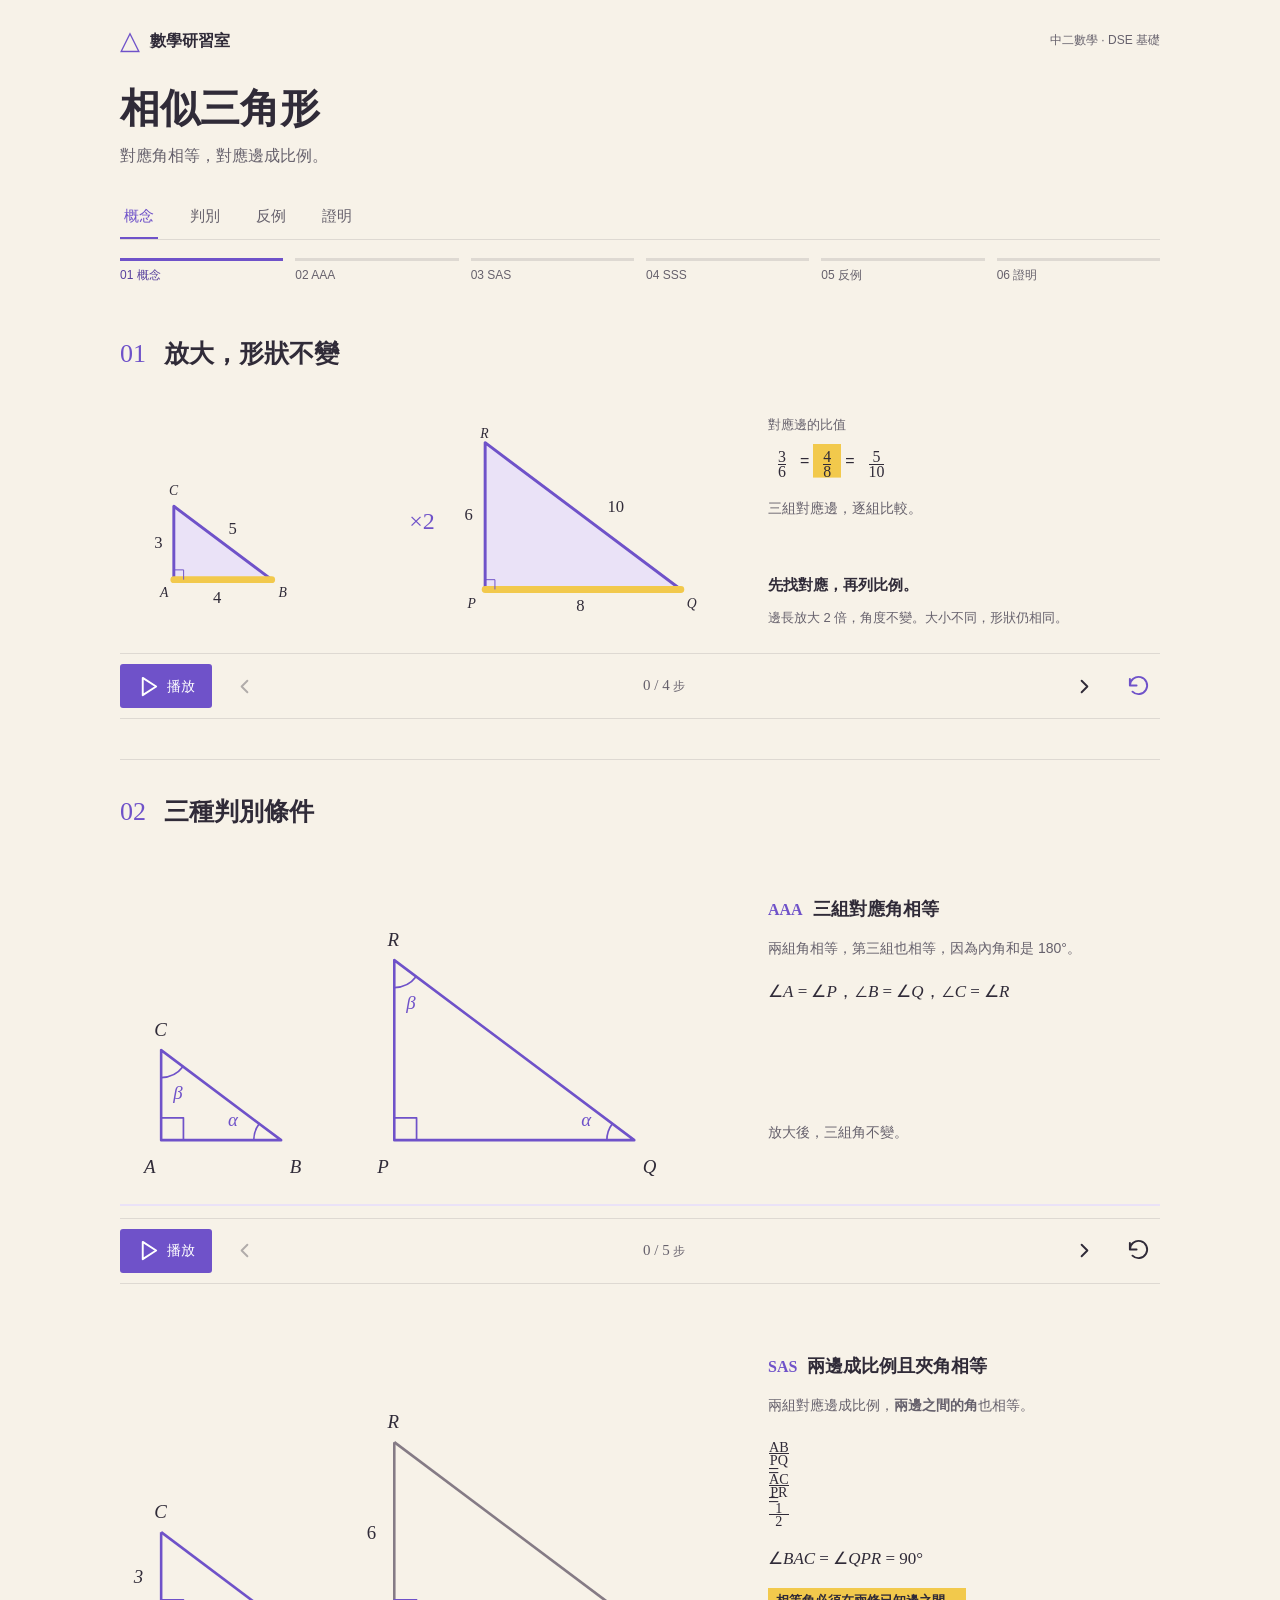
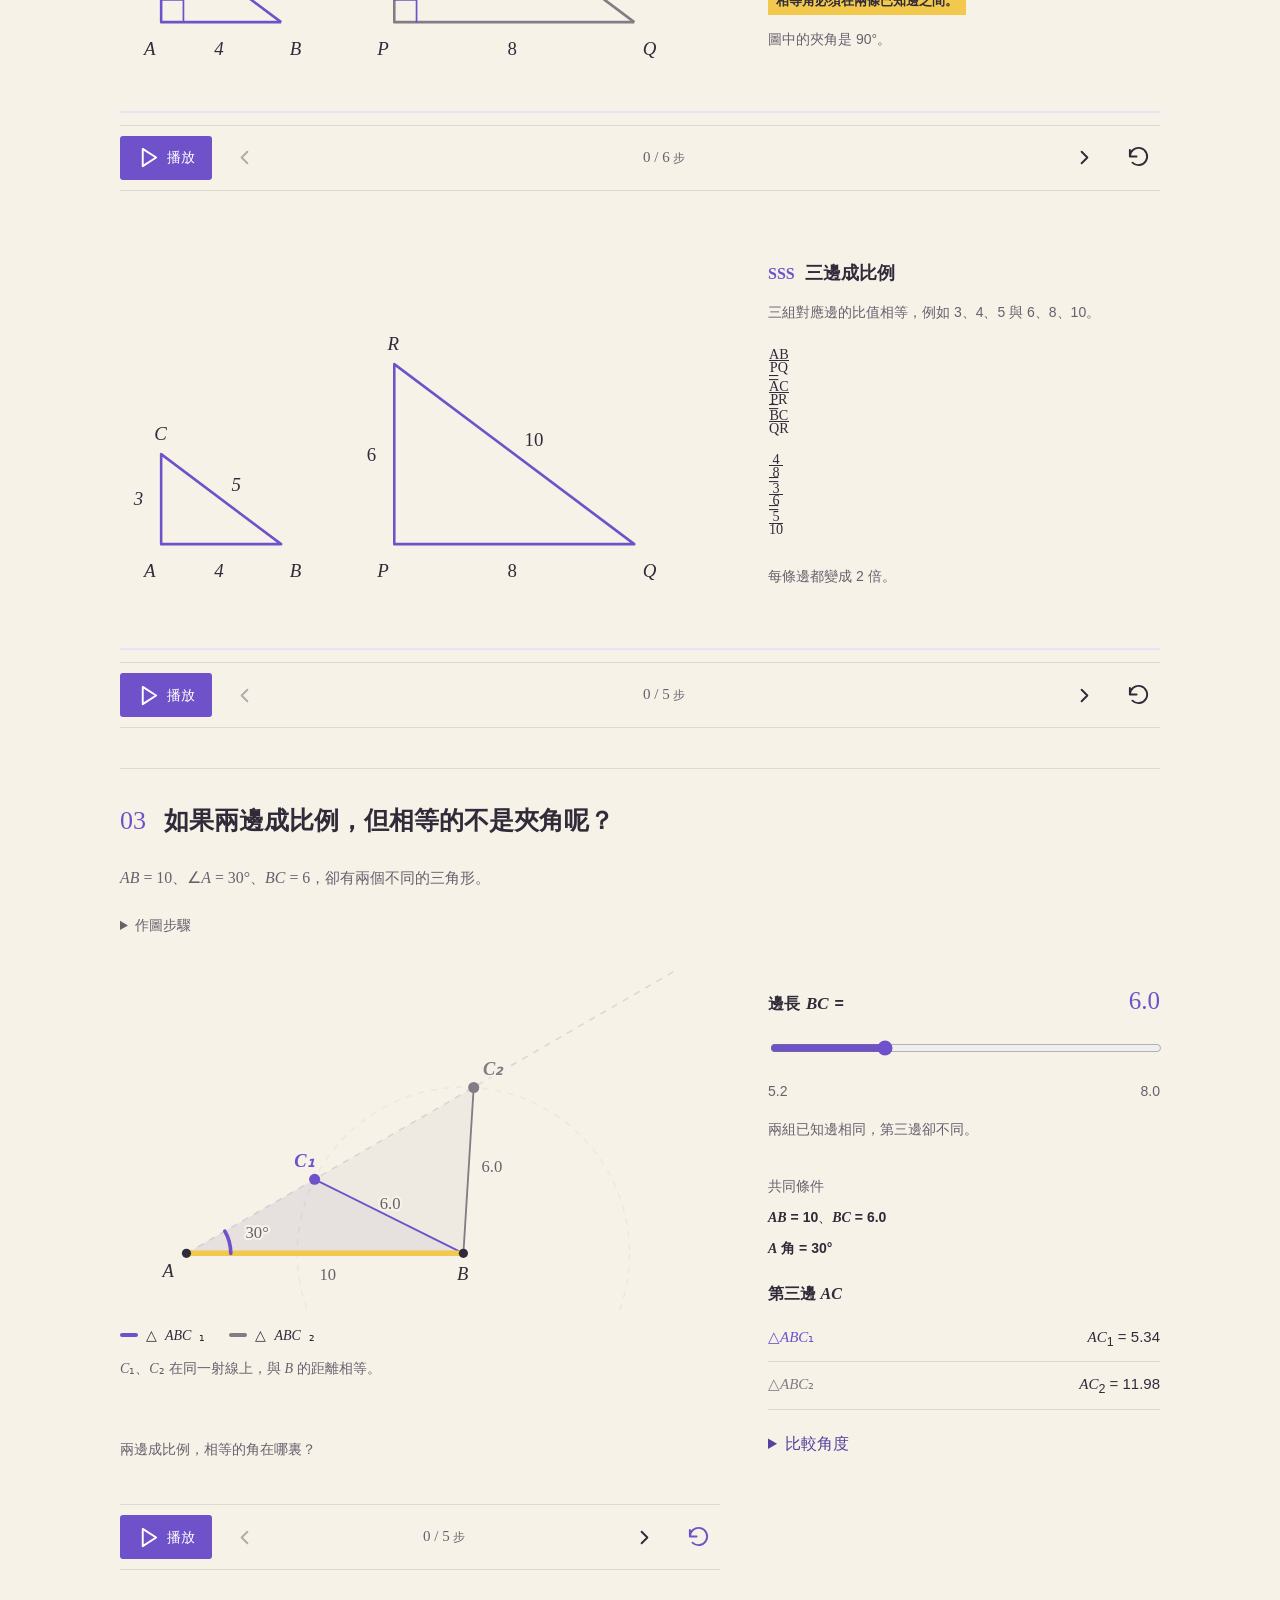
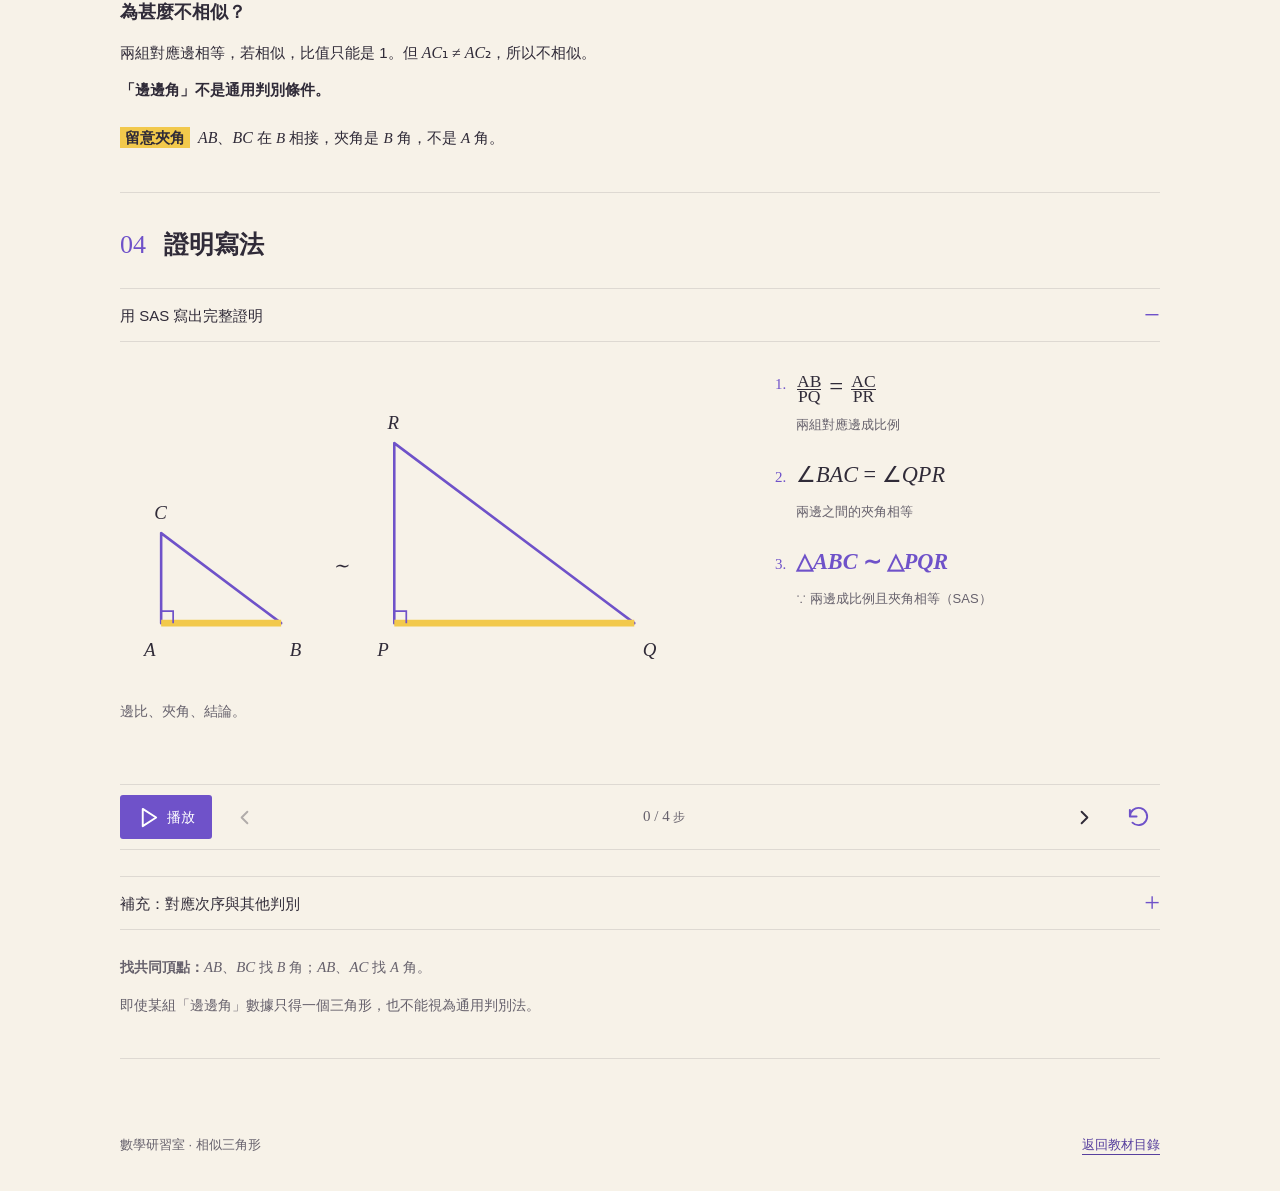
==== commit 46a5b790: "Publish Figma lesson UI and update homepage entry" ====
--- a/similar-triangles-dse/index.html
+++ b/similar-triangles-dse/index.html
@@ -187,32 +187,37 @@
   </style>
   <link rel="stylesheet" href="lesson.css">
   <link rel="stylesheet" href="motion.css">
+  <link rel="stylesheet" href="figma.css">
 </head>
 <body class="lesson-geometry">
   <a class="skip" href="#main">跳到教材</a>
   <header class="top">
     <div class="wrap">
-      <a class="brand" href="../index.html">數學研習室</a>
-      <nav aria-label="頁面導覽"><a href="#similar-title">概念</a><a href="#rules-title">判別</a><a href="#counterexample">反例</a><a href="#proof-title">證明</a></nav>
+      <a class="brand" href="../index.html"><span class="brand-triangle" aria-hidden="true">△</span>數學研習室</a>
+      <span class="header-meta">中二數學 · DSE 基礎</span>
     </div>
   </header>
-  <div class="lesson-progress" aria-label="示範觀看進度">
-    <div class="wrap">
-      <span id="viewed-count" aria-live="polite">已看 0 / 6</span>
-      <div class="viewed-track" role="progressbar" aria-label="已看示範" aria-valuemin="0" aria-valuemax="6" aria-valuenow="0"><span></span></div>
-      <span class="progress-finish" hidden>全部看完</span>
-    </div>
-  </div>
   <main class="wrap" id="main" tabindex="-1">
     <section class="intro">
       <h1>相似三角形</h1>
       <p class="lead">對應角相等，對應邊成比例。</p>
-      <p class="lesson-meta">中二數學 · DSE 基礎</p>
     </section>
+    <nav class="lesson-nav" aria-label="頁面導覽"><a href="#similar" aria-current="location">概念</a><a href="#rules">判別</a><a href="#counterexample">反例</a><a href="#proof">證明</a></nav>
+    <nav class="lesson-progress" aria-label="示範觀看進度">
+      <a href="#similar" data-progress-link="concept"><span>01</span> 概念</a>
+      <a href="#aaa" data-progress-link="aaa"><span>02</span> AAA</a>
+      <a href="#sas" data-progress-link="sas"><span>03</span> SAS</a>
+      <a href="#sss" data-progress-link="sides"><span>04</span> SSS</a>
+      <a href="#counterexample" data-progress-link="counter"><span>05</span> 反例</a>
+      <a href="#proof" data-progress-link="proof"><span>06</span> 證明</a>
+      <span class="sr-only" id="viewed-count" aria-live="polite">已看 0 / 6</span>
+      <div class="viewed-track sr-only" role="progressbar" aria-label="已看示範" aria-valuemin="0" aria-valuemax="6" aria-valuenow="0"><span></span></div>
+      <span class="progress-finish sr-only" hidden>全部看完</span>
+    </nav>
 
     <section class="section" id="similar" aria-labelledby="similar-title" data-sequence="concept">
-      <h2 id="similar-title">放大，形狀不變</h2>
-      <p>三邊同時變成 2 倍，角度不變，兩個三角形相似。</p>
+      <h2 id="similar-title"><span class="section-number">01</span>放大，形狀不變</h2>
+      <div class="concept-layout">
       <div class="similar-grid">
         <div class="similar-item">
           <svg viewBox="0 0 280 190" role="img" aria-label="小三角形，三條邊長為 3、4、5">
@@ -220,9 +225,10 @@
             <path class="pair-edge" data-pair="0" pathLength="1" d="M55 155 V80"></path>
             <path class="pair-edge" data-pair="1" pathLength="1" d="M55 155 H155"></path>
             <path class="pair-edge" data-pair="2" pathLength="1" d="M155 155 L55 80"></path>
+            <path class="right-angle" d="M55 145 H65 V155"></path>
             <text x="95" y="179">4</text><text x="35" y="123">3</text><text x="111" y="108">5</text>
+            <text class="vertex" x="41" y="173">A</text><text class="vertex" x="162" y="173">B</text><text class="vertex" x="50" y="68">C</text>
           </svg>
-          <p>原來</p>
         </div>
         <div class="scale-badge" aria-label="邊長變成兩倍">×2</div>
         <div class="similar-item">
@@ -231,11 +237,14 @@
             <path class="pair-edge" data-pair="0" pathLength="1" d="M40 165 V15"></path>
             <path class="pair-edge" data-pair="1" pathLength="1" d="M40 165 H240"></path>
             <path class="pair-edge" data-pair="2" pathLength="1" d="M240 165 L40 15"></path>
+            <path class="right-angle" d="M40 155 H50 V165"></path>
             <text x="133" y="187">8</text><text x="19" y="94">6</text><text x="165" y="86">10</text>
+            <text class="vertex" x="22" y="184">P</text><text class="vertex" x="246" y="184">Q</text><text class="vertex" x="35" y="10">R</text>
           </svg>
-          <p>放大後</p>
-        </div>
-      </div>
+        </div>
+      </div>
+      <div class="concept-copy">
+      <p class="formula-label">對應邊的比值</p>
       <div class="ratio-line" aria-label="三除以六等於四除以八等於五除以十">
         <span class="ratio-part" data-ratio="0"><math class="fraction-math"><mfrac><mn>3</mn><mn>6</mn></mfrac></math></span><span>=</span>
         <span class="ratio-part" data-ratio="1"><math class="fraction-math"><mfrac><mn>4</mn><mn>8</mn></mfrac></math></span><span>=</span>
@@ -243,33 +252,36 @@
         <span class="pair-link" aria-hidden="true"><span data-match-from>3</span><svg viewBox="0 0 72 20"><path pathLength="1" d="M2 10 H64 M57 4 L64 10 L57 16"></path></svg><span data-match-to>6</span></span>
       </div>
       <div class="sequence-readout"><p class="sequence-caption" data-sequence-caption aria-live="polite">三組對應邊，逐組比較。</p><span class="result-stamp" data-stamp>對應邊成比例</span></div>
+      <p class="teacher-note"><strong>先找對應，再列比例。</strong></p>
+      <p class="mini-note">邊長放大 2 倍，角度不變。大小不同，形狀仍相同。</p>
+      </div>
+      </div>
       <div data-controls></div>
-      <p class="mini-note">對應邊：3 對 6、4 對 8、5 對 10。旋轉或翻轉後，仍可相似。</p>
-      <p class="teacher-note"><strong>先找對應，再列比例。</strong>每組都用「小邊 ÷ 大邊」，次序要一致。</p>
     </section>
 
-    <section class="section" aria-labelledby="rules-title">
-      <h2 id="rules-title">三種判別條件</h2>
-      <p>符合其中一種，就能證明相似。</p>
+    <section class="section" id="rules" aria-labelledby="rules-title">
+      <h2 id="rules-title"><span class="section-number">02</span>三種判別條件</h2>
       <div class="rule-grid">
-        <div class="rule" data-demo="aaa" data-sequence="aaa">
-          <h3>三組對應角相等（AAA）</h3>
+        <div class="rule" id="aaa" data-demo="aaa" data-sequence="aaa">
+          <h3><span class="condition-code">AAA</span>三組對應角相等</h3>
           <p>兩組角相等，第三組也相等，因為內角和是 180°。</p>
+          <div class="condition-formula math">∠A = ∠P，∠B = ∠Q，∠C = ∠R</div>
           <svg viewBox="0 0 350 180" role="img" aria-label="AAA：三組對應角相等，三角形放大後仍相似">
             <polygon class="demo-triangle" points="24,150 94,150 24,97.5"></polygon>
             <polygon class="demo-triangle demo-moving" data-moving points="160,150 230,150 160,97.5"></polygon>
             <path class="demo-mark" data-mark="first" pathLength="1" d="M24 137 H37 V150 M160 137 H173 V150"></path>
-            <path class="demo-mark secondary" data-mark="second" pathLength="1" d="M78 150 A16 16 0 0 0 81.2 140.4 M214 150 A16 16 0 0 0 217.2 140.4"></path>
+            <path class="demo-mark secondary" data-mark="second" pathLength="1" d="M78 150 A16 16 0 0 1 81.2 140.4 M214 150 A16 16 0 0 1 217.2 140.4"></path>
             <path class="demo-mark" data-mark="third" pathLength="1" d="M24 113.5 A16 16 0 0 0 36.8 107.1 M160 113.5 A16 16 0 0 0 172.8 107.1"></path>
-            <text x="25" y="172">小三角形</text><text x="190" y="172">放大後</text>
+            <g class="diagram-labels"><text x="14" y="169">A</text><text x="99" y="169">B</text><text x="20" y="89">C</text><text x="150" y="169">P</text><text data-vertex="q" x="235" y="169">Q</text><text data-vertex="r" x="156" y="89">R</text><text class="angle-label" data-angle-label="second" x="63" y="142">α</text><text class="angle-label" data-angle-label="third" x="31" y="126">β</text><text class="angle-label" data-angle-label="second" data-angle="q" x="199" y="142">α</text><text class="angle-label" data-angle-label="third" data-angle="r" x="167" y="126">β</text></g>
           </svg>
           <div class="demo-progress" aria-hidden="true"><span data-progress></span></div>
           <p class="demo-caption" data-caption aria-live="polite">放大後，三組角不變。</p>
           <div class="demo-action"><button type="button" data-play aria-label="播放 AAA 動畫">播放</button><span class="demo-status" data-status></span></div>
         </div>
-        <div class="rule" data-demo="sas" data-sequence="sas">
-          <h3>兩邊成比例且夾角相等</h3>
+        <div class="rule" id="sas" data-demo="sas" data-sequence="sas">
+          <h3><span class="condition-code">SAS</span>兩邊成比例且夾角相等</h3>
           <p>兩組對應邊成比例，<strong>兩邊之間的角</strong>也相等。</p>
+          <div class="condition-formula"><math aria-label="AB 除以 PQ 等於 AC 除以 PR 等於二分之一"><mfrac><mi>AB</mi><mi>PQ</mi></mfrac><mo>=</mo><mfrac><mi>AC</mi><mi>PR</mi></mfrac><mo>=</mo><mfrac><mn>1</mn><mn>2</mn></mfrac></math><p class="math">∠BAC = ∠QPR = 90°</p><strong class="included-note">相等角必須在兩條已知邊之間。</strong></div>
           <svg viewBox="0 0 350 180" role="img" aria-label="兩邊成比例且夾角相等：先放大兩邊與夾角，最後補上第三條邊">
             <polyline class="demo-open" points="94,150 24,150 24,97.5"></polyline>
             <polyline class="demo-open demo-moving" data-moving points="230,150 160,150 160,97.5"></polyline>
@@ -278,22 +290,23 @@
             <path class="demo-edge" data-edge="first" pathLength="1" d="M24 150 L94 150 M160 150 L230 150"></path>
             <path class="demo-edge" data-edge="second" pathLength="1" d="M24 150 L24 97.5 M160 150 L160 97.5"></path>
             <path class="demo-mark" data-mark="first" pathLength="1" d="M24 137 H37 V150 M160 137 H173 V150"></path>
-            <text x="25" y="172">小三角形</text><text x="190" y="172">放大後</text>
+            <g class="diagram-labels"><text x="14" y="169">A</text><text x="99" y="169">B</text><text x="20" y="89">C</text><text x="150" y="169">P</text><text data-vertex="q" x="235" y="169">Q</text><text data-vertex="r" x="156" y="89">R</text><text x="55" y="169">4</text><text x="8" y="127">3</text><text data-side="base" x="191" y="169">4</text><text data-side="height" x="144" y="127">3</text></g>
           </svg>
           <div class="demo-progress" aria-hidden="true"><span data-progress></span></div>
           <p class="demo-caption" data-caption aria-live="polite">圖中的夾角是 90°。</p>
           <div class="demo-action"><button type="button" data-play aria-label="播放兩邊成比例且夾角相等動畫">播放</button><span class="demo-status" data-status></span></div>
         </div>
-        <div class="rule" data-demo="sides" data-sequence="sides">
-          <h3>三邊成比例</h3>
+        <div class="rule" id="sss" data-demo="sides" data-sequence="sides">
+          <h3><span class="condition-code">SSS</span>三邊成比例</h3>
           <p>三組對應邊的比值相等，例如 3、4、5 與 6、8、10。</p>
+          <div class="condition-formula"><math aria-label="AB 除以 PQ 等於 AC 除以 PR 等於 BC 除以 QR"><mfrac><mi>AB</mi><mi>PQ</mi></mfrac><mo>=</mo><mfrac><mi>AC</mi><mi>PR</mi></mfrac><mo>=</mo><mfrac><mi>BC</mi><mi>QR</mi></mfrac></math><math aria-label="四除以八等於三除以六等於五除以十"><mfrac><mn>4</mn><mn>8</mn></mfrac><mo>=</mo><mfrac><mn>3</mn><mn>6</mn></mfrac><mo>=</mo><mfrac><mn>5</mn><mn>10</mn></mfrac></math></div>
           <svg viewBox="0 0 350 180" role="img" aria-label="三邊成比例：三邊 3、4、5 同時放大為 6、8、10">
             <polygon class="demo-triangle" points="24,150 94,150 24,97.5"></polygon>
             <polygon class="demo-triangle demo-moving" data-moving points="160,150 230,150 160,97.5"></polygon>
             <path class="demo-edge" data-edge="first" pathLength="1" d="M24 150 L94 150 M160 150 L230 150"></path>
             <path class="demo-edge" data-edge="second" pathLength="1" d="M24 150 L24 97.5 M160 150 L160 97.5"></path>
             <path class="demo-edge" data-edge="third" pathLength="1" d="M94 150 L24 97.5 M230 150 L160 97.5"></path>
-            <text x="25" y="172">3、4、5</text><text x="190" y="172">6、8、10</text>
+            <g class="diagram-labels"><text x="14" y="169">A</text><text x="99" y="169">B</text><text x="20" y="89">C</text><text x="150" y="169">P</text><text data-vertex="q" x="235" y="169">Q</text><text data-vertex="r" x="156" y="89">R</text><text x="55" y="169">4</text><text x="8" y="127">3</text><text x="65" y="119">5</text><text data-side="base" x="191" y="169">4</text><text data-side="height" x="144" y="127">3</text><text data-side="diagonal" x="201" y="119">5</text></g>
           </svg>
           <div class="demo-progress" aria-hidden="true"><span data-progress></span></div>
           <p class="demo-caption" data-caption aria-live="polite">每條邊都變成 2 倍。</p>
@@ -305,15 +318,15 @@
     <section class="section" id="counterexample" aria-labelledby="counter-title" data-sequence="counter">
       <div class="explore-head">
         <div>
-          <h2 id="counter-title">如果兩邊成比例，但相等的不是夾角呢？</h2>
+          <h2 id="counter-title"><span class="section-number">03</span>如果兩邊成比例，但相等的不是夾角呢？</h2>
           <p><span class="math">AB = 10</span>、<span class="math">∠A = 30°</span>、<span class="math">BC = 6</span>，卻有兩個不同的三角形。</p>
         </div>
       </div>
-      <ol class="simple-steps">
+      <details class="construction-steps"><summary>作圖步驟</summary><ol class="simple-steps">
         <li>畫 <strong>AB = 10</strong>。</li>
         <li>從 A 畫 <strong>30°</strong> 射線。</li>
         <li>以 B 為圓心、<strong>6</strong> 為半徑畫圓，得交點 C₁、C₂。</li>
-      </ol>
+      </ol></details>
       <div class="workspace">
         <div class="figure-area">
           <svg class="figure" viewBox="0 0 650 370" role="img" aria-labelledby="diagram-title diagram-desc">
@@ -386,28 +399,28 @@
       <aside class="sticky-note"><strong>留意夾角</strong><span class="math">AB</span>、<span class="math">BC</span> 在 <var>B</var> 相接，夾角是 <var>B</var> 角，不是 <var>A</var> 角。</aside>
     </section>
 
-    <section class="section" aria-labelledby="proof-title">
-      <h2 id="proof-title">證明寫法</h2>
-      <p>列邊比，找夾角，再寫結論。</p>
-      <details class="exam">
-        <summary>DSE 證明示例</summary>
+    <section class="section" id="proof" aria-labelledby="proof-title">
+      <h2 id="proof-title"><span class="section-number">04</span>證明寫法</h2>
+      <details class="exam" open>
+        <summary>用 SAS 寫出完整證明</summary>
       <div class="proof-grid">
         <div class="chalkboard" data-sequence="proof">
-          <h3>已知 <var>AB</var>、<var>AC</var></h3>
+          <h3 class="sr-only">SAS 證明</h3>
+          <svg class="proof-diagram" viewBox="0 0 350 180" role="img" aria-label="三角形 ABC 與 PQR 的對應邊成比例，A 與 P 都是直角"><path class="triangle-outline" d="M24 150 H94 L24 97.5 Z M160 150 H300 L160 45 Z"></path><path class="proof-base" d="M24 150 H94 M160 150 H300"></path><path class="right-angle" d="M24 143 H31 V150 M160 143 H167 V150"></path><g class="diagram-labels"><text x="14" y="169">A</text><text x="99" y="169">B</text><text x="20" y="89">C</text><text x="150" y="169">P</text><text x="305" y="169">Q</text><text x="156" y="37">R</text><text x="124" y="120">∼</text></g></svg>
           <ol>
-            <li>兩組對應邊成比例：
+            <li>
               <math class="fraction-math" aria-label="AB 除以 PQ 等於 AC 除以 PR">
                 <mfrac><mi mathvariant="italic">AB</mi><mi mathvariant="italic">PQ</mi></mfrac><mo>=</mo>
                 <mfrac><mi mathvariant="italic">AC</mi><mi mathvariant="italic">PR</mi></mfrac>
-              </math>。
+              </math><span class="proof-reason">兩組對應邊成比例</span>
             </li>
-            <li>夾角相等：<span class="math">∠BAC = ∠QPR</span>。</li>
-            <li>得出 <span class="math">△ABC ∼ △PQR</span>（兩邊成比例且夾角相等）。</li>
+            <li><span class="math">∠BAC = ∠QPR</span><span class="proof-reason">兩邊之間的夾角相等</span></li>
+            <li><strong class="math">△ABC ∼ △PQR</strong><span class="proof-reason">∵ 兩邊成比例且夾角相等（SAS）</span></li>
           </ol>
           <div class="sequence-readout"><p class="sequence-caption" data-sequence-caption aria-live="polite">邊比、夾角、結論。</p><span class="result-stamp" data-stamp>條件齊備</span></div>
           <div data-controls></div>
         </div>
-        <div>
+        <details class="proof-more"><summary>補充：對應次序與其他判別</summary>
           <h3>若改為 <var>AB</var>、<var>BC</var></h3>
           <ol>
             <li>若已知的是
@@ -419,7 +432,7 @@
             <li><span class="math">∠BAC = ∠QPR</span> 不是這兩組邊的夾角條件。</li>
             <li>須補足夾角、另一組對應角，或第三組邊比。</li>
           </ol>
-        </div>
+        </details>
       </div>
       <div class="example">
         <p><strong>找共同頂點：</strong><span class="math">AB</span>、<span class="math">BC</span> 找 <var>B</var> 角；<span class="math">AB</span>、<span class="math">AC</span> 找 <var>A</var> 角。</p>
@@ -451,9 +464,29 @@
       if (edges[1]) edges[1].setAttribute("d", `M24 150 L24 97.5 M160 150 L160 ${y}`);
       if (edges[2]) edges[2].setAttribute("d", `M94 150 L24 97.5 M${x} 150 L160 ${y}`);
       const secondAngle = card.querySelector('[data-mark="second"]');
-      if (secondAngle) secondAngle.setAttribute("d", `M78 150 A16 16 0 0 0 81.2 140.4 M${x - 16} 150 A16 16 0 0 0 ${x - 12.8} 140.4`);
+      if (secondAngle) secondAngle.setAttribute("d", `M78 150 A16 16 0 0 1 81.2 140.4 M${x - 16} 150 A16 16 0 0 1 ${x - 12.8} 140.4`);
       const thirdAngle = card.querySelector('[data-mark="third"]');
       if (thirdAngle) thirdAngle.setAttribute("d", `M24 113.5 A16 16 0 0 0 36.8 107.1 M160 ${y + 16} A16 16 0 0 0 172.8 ${y + 9.6}`);
+      card.querySelector('[data-vertex="q"]').setAttribute('x', x + 5);
+      card.querySelector('[data-vertex="r"]').setAttribute('y', y - 8);
+      const alpha = card.querySelector('[data-angle="q"]');
+      const beta = card.querySelector('[data-angle="r"]');
+      if (alpha) alpha.setAttribute('x', x - 31);
+      if (beta) beta.setAttribute('y', y + 28.5);
+      const baseLabel = card.querySelector('[data-side="base"]');
+      if (baseLabel) {
+        baseLabel.setAttribute('x', (160 + x) / 2 - 4);
+        baseLabel.textContent = Number((4 * factor).toFixed(1));
+        const heightLabel = card.querySelector('[data-side="height"]');
+        heightLabel.setAttribute('y', (150 + y) / 2 + 4);
+        heightLabel.textContent = Number((3 * factor).toFixed(1));
+        const diagonalLabel = card.querySelector('[data-side="diagonal"]');
+        if (diagonalLabel) {
+          diagonalLabel.setAttribute('x', (160 + x) / 2 + 6);
+          diagonalLabel.setAttribute('y', (150 + y) / 2 - 5);
+          diagonalLabel.textContent = Number((5 * factor).toFixed(1));
+        }
+      }
     }
 
     function drawClosingSides(card, progress) {
--- a/similar-triangles-dse/figma.css
+++ b/similar-triangles-dse/figma.css
@@ -0,0 +1,169 @@
+/* Approved Figma layout; the existing geometry and playback remain live. */
+:root { --coral: #857b85; --coral-soft: #eee7ed; --blue: #6f52c9; }
+.sr-only { position: absolute !important; width: 1px !important; height: 1px !important; padding: 0 !important; margin: -1px !important; overflow: hidden !important; clip-path: inset(50%); white-space: nowrap; border: 0 !important; }
+.top .wrap { min-height: 70px; padding-top: 12px; }
+.top .brand { font-size: 16px; gap: 10px; }
+.brand-triangle { color: var(--accent); font: 26px/1 var(--math); }
+.header-meta { color: var(--muted); font-size: 12px; }
+.intro { padding: 12px 0 24px; }
+h1 { font-size: 40px; line-height: 1.3; margin-bottom: 8px; }
+.lead { font-size: 16px; color: var(--muted); }
+.lesson-nav { display: flex; gap: 28px; border-bottom: 1px solid var(--line); }
+.lesson-nav a { min-height: 44px; display: flex; align-items: center; padding: 0 4px; text-decoration: none; font-size: 15px; color: var(--muted); border-bottom: 2px solid transparent; }
+.lesson-nav a[aria-current] { color: var(--accent); border-bottom-color: var(--accent); }
+.lesson-progress { display: grid; grid-template-columns: repeat(6, minmax(0, 1fr)); gap: 12px; border: 0; padding: 18px 0 0; }
+.lesson-progress a { border-top: 3px solid var(--line); min-height: 44px; padding-top: 5px; text-decoration: none; font: 12px/1.6 var(--body); color: var(--muted); }
+.lesson-progress a.is-complete, .lesson-progress a[aria-current] { border-top-color: var(--accent); color: var(--accent-dark); }
+.section { padding: 32px 0 40px; border-bottom: 1px solid var(--line); }
+.section h2 { display: flex; gap: 18px; align-items: baseline; font-size: 25px; line-height: 1.5; margin: 0 0 24px; }
+.section-number { flex: none; font: 26px/1.5 var(--math); color: var(--accent); font-weight: 400; }
+.concept-layout { display: grid; grid-template-columns: minmax(0, 600px) minmax(0, 1fr); gap: 48px; align-items: center; padding: 16px 0 24px; }
+.similar-grid { margin: 0; gap: 6px; grid-template-columns: minmax(0, 1fr) 40px minmax(0, 1fr); }
+.similar-item svg { height: auto; width: 100%; overflow: visible; }
+.similar-item polygon { fill: none; stroke: var(--accent); stroke-width: 2; }
+.similar-item svg text { font: 17px var(--math); fill: var(--ink); }
+.similar-item svg .vertex { font-style: italic; font-size: 14px; }
+.right-angle { fill: none; stroke: var(--accent); stroke-width: 1; }
+.scale-badge { font: 24px var(--math); color: var(--accent); }
+.formula-label { color: var(--muted); font-size: 13px; margin-bottom: 4px; }
+.ratio-line { justify-content: flex-start; gap: 4px; margin: 4px 0 8px; }
+.ratio-line .fraction-math { font-size: 25px; }
+.pair-link { display: none; }
+.concept-copy .teacher-note { margin: 8px 0; font: 600 15px/1.8 var(--body); }
+.concept-copy .teacher-note strong { background: none; padding: 0; font-weight: inherit; }
+.concept-copy .mini-note { font-size: 13px; line-height: 1.8; margin: 8px 0 0; }
+.sequence-readout { min-height: 72px; padding: 6px 0; }
+.sequence-caption { min-height: 26px; font: 14px/1.8 var(--body); color: var(--muted); margin-bottom: 4px; }
+.result-stamp { min-height: 25px; border: 0; padding: 0; font-size: 13px; }
+[data-controls], .rule .demo-action { width: 100%; padding: 10px 0; border-top: 1px solid var(--line); border-bottom: 1px solid var(--line); }
+.motion-controls { display: grid; grid-template-columns: 92px 44px minmax(40px, 1fr) 44px 44px; gap: 10px; width: 100%; }
+.motion-controls button, .rule .motion-controls button { border: 0; border-radius: 3px; }
+.motion-controls svg, .rule .motion-controls svg { width: 23px; height: 23px; flex-basis: 23px; }
+.motion-controls .motion-play, .rule .motion-controls .motion-play { font-size: 14px; width: 92px; min-width: 92px; }
+.motion-controls [data-action="restart"] { color: var(--accent); }
+.step-count { width: auto; font: 15px var(--math); }
+.step-count::after { content: ' 步'; font: 12px var(--body); }
+.rule-grid { margin-top: 0; }
+.rule { grid-template-columns: minmax(0, 600px) minmax(0, 1fr); grid-template-rows: auto auto auto 1fr auto auto; column-gap: 48px; padding: 28px 0 0; scroll-margin-top: 20px; }
+.rule + .rule { margin-top: 28px; }
+.rule h3 { grid-column: 2; grid-row: 1; font-size: 18px; margin: 12px 0 12px; line-height: 1.6; }
+.condition-code { display: inline-block; color: var(--accent); font: 600 16px var(--math); margin-right: 10px; }
+.rule > p:not(.demo-caption) { grid-column: 2; grid-row: 2; color: var(--muted); font-size: 14px; margin: 0 0 16px; }
+.rule .condition-formula { grid-column: 2; grid-row: 3; margin-bottom: 6px; }
+.condition-formula math { display: block; width: fit-content; margin: 8px 0 18px; font-size: 20px; }
+.condition-formula .math { font-size: 17px; margin: 12px 0; color: var(--ink); }
+.condition-formula.math { font-size: 17px; white-space: normal; }
+.included-note { display: inline-block; padding: 3px 8px; background: var(--gold); font-size: 13px; line-height: 1.6; }
+.rule > svg { grid-column: 1; grid-row: 1 / 5; margin: 0; overflow: visible; }
+.rule svg .demo-triangle, .rule svg .demo-moving, .rule svg .demo-open, .rule svg .demo-close { fill: none; stroke: var(--accent); stroke-width: 1.5; }
+.rule svg .demo-mark { stroke: var(--accent); stroke-width: 1; }
+.rule svg .demo-edge { stroke: var(--gold); stroke-width: 4; }
+.rule svg .diagram-labels text, .proof-diagram .diagram-labels text { font: italic 11px var(--math); fill: var(--ink); }
+.rule svg .diagram-labels [data-side] { font-style: normal; }
+.rule svg .diagram-labels .angle-label { fill: var(--accent); font-size: 11px; }
+.rule .sequence-readout { grid-column: 2; grid-row: 4; min-height: 78px; align-self: end; }
+.rule .sequence-readout .demo-caption { min-height: 26px; padding: 0; margin: 0 0 4px; font: 14px/1.8 var(--body); color: var(--muted); }
+.rule .demo-action { grid-column: 1 / -1; grid-row: 6; margin-top: 12px; }
+.rule .demo-progress { grid-column: 1 / -1; grid-row: 5; margin: 12px 0 0; height: 2px; }
+.explore-head p { font-size: 15px; }
+.construction-steps { margin: 12px 0; }
+.construction-steps summary { font-size: 14px; color: var(--muted); }
+.simple-steps { margin: 8px 0 18px; font-size: 14px; }
+.workspace { grid-template-columns: minmax(0, 600px) minmax(0, 1fr); gap: 48px; margin-top: 20px; }
+.figure { background: transparent; border: 0; border-radius: 0; }
+.figure text { stroke: var(--paper); }
+.figure .construction { opacity: .35; }
+.figure #construction-circle { opacity: .14; }
+.figure .base { stroke: var(--gold); stroke-width: 6; }
+.figure .near-line, .figure .far-line { stroke-width: 2; }
+.figure .far-fill, .figure .near-fill { fill-opacity: .07; }
+.figure .near-label, .figure .far-label { font-weight: 400; }
+.counter-mark.known-sides { stroke: var(--gold); }
+.control-area { padding-top: 18px; }
+.control-area label { display: flex; align-items: baseline; gap: 6px; }
+.control-area .value { margin-left: auto; font-size: 25px; }
+.fixed { font-size: 14px; }
+.result h3 { font-size: 16px; }
+.result div, details.more div { border-bottom: 1px solid var(--line); padding: 8px 0; margin: 0; font-size: 15px; }
+.takeaway { margin-top: 28px; }
+.takeaway h3 { font-size: 18px; }
+.takeaway p, .sticky-note { font-size: 15px; }
+.sticky-note { font-family: var(--body); }
+.sticky-note > strong { font-weight: 600; }
+.exam { margin-top: 0; }
+.exam > summary, .proof-more > summary { display: flex; justify-content: space-between; align-items: center; width: 100%; min-height: 54px; padding: 10px 0; border-block: 1px solid var(--line); color: var(--ink) !important; font-size: 15px; list-style: none; }
+.exam > summary::-webkit-details-marker, .proof-more > summary::-webkit-details-marker { display: none; }
+.exam > summary::after, .proof-more > summary::after { content: '+'; color: var(--accent); font: 28px var(--math); padding-left: 16px; }
+.exam[open] > summary::after, .proof-more[open] > summary::after { content: '−'; }
+.proof-grid { display: block; margin-top: 24px; }
+.chalkboard { display: grid; grid-template-columns: minmax(0, 600px) minmax(0, 1fr); gap: 18px 48px; }
+.proof-diagram { display: block; grid-column: 1; grid-row: 1; align-self: center; width: 100%; }
+.triangle-outline { fill: none; stroke: var(--accent); stroke-width: 1.5; stroke-linejoin: round; }
+.proof-base { fill: none; stroke: var(--gold); stroke-width: 4; }
+.chalkboard > ol { grid-column: 2; grid-row: 1; padding: 0 24px 0 22px; margin: 0; }
+.chalkboard li { margin: 0 0 22px; padding-left: 6px; font-size: 21px; line-height: 1.5; }
+.chalkboard li::marker { color: var(--accent); font: 15px var(--math); }
+.proof-reason { display: block; color: var(--muted); font: 13px/1.8 var(--body); margin-top: 8px; }
+.chalkboard strong.math { color: var(--accent); }
+.chalkboard .sequence-readout { grid-column: 1 / -1; min-height: 60px; }
+.chalkboard [data-controls] { grid-column: 1 / -1; }
+.proof-more { margin-top: 26px; }
+.proof-more h3 { margin-top: 20px; font-size: 18px; }
+.proof-more ol { font-size: 15px; }
+.example { font-size: 14px; color: var(--muted); }
+footer { border-top: 0; font-size: 13px; }
+@media (max-width: 1000px) {
+  .concept-layout, .rule, .workspace, .chalkboard { grid-template-columns: minmax(0, 1.35fr) minmax(0, 1fr); gap: 16px 28px; }
+}
+@media (max-width: 700px) {
+  .wrap { width: calc(100% - 40px); }
+  .top .wrap { flex-wrap: nowrap; min-height: 60px; padding-top: 4px; gap: 8px; }
+  .top .brand { font-size: 14px; gap: 6px; }
+  .header-meta { font-size: 10px; }
+  .brand-triangle { font-size: 21px; }
+  .intro { padding: 8px 0 20px; }
+  h1 { font-size: 30px; }
+  .lead { font-size: 14px; }
+  .lesson-nav { gap: 22px; }
+  .lesson-nav a { font-size: 14px; }
+  .lesson-progress { gap: 8px; padding-top: 12px; }
+  .lesson-progress a { font-size: 10px; min-height: 38px; }
+  .lesson-progress a > span { display: none; }
+  .section { padding: 24px 0 32px; }
+  .section h2 { font-size: 22px; gap: 14px; margin-bottom: 20px; text-wrap: pretty; }
+  .section-number { font-size: 24px; }
+  .concept-layout { display: block; padding: 8px 0 20px; }
+  .similar-grid { grid-template-columns: minmax(0, 1fr) 30px minmax(0, 1fr); margin-bottom: 24px; }
+  .similar-item svg text { font-size: 23px; }
+  .similar-item svg .vertex { font-size: 19px; }
+  .concept-copy { text-align: center; }
+  .concept-copy .ratio-line { justify-content: center; }
+  .concept-copy .teacher-note strong { display: inline; }
+  .sequence-readout { min-height: 66px; }
+  .sequence-caption { min-height: 26px; }
+  .motion-controls { grid-template-columns: 86px 40px minmax(32px, 1fr) 40px 40px; gap: 2px; }
+  .motion-controls button, .rule .motion-controls button { width: 40px; min-width: 40px; }
+  .motion-controls .motion-play, .rule .motion-controls .motion-play { width: 86px; min-width: 86px; }
+  .step-count { font-size: 14px; }
+  .step-count::after { font-size: 10px; }
+  .rule { display: flex; flex-direction: column; gap: 0; padding-top: 16px; }
+  .rule h3 { order: 0; font-size: 17px; margin-top: 0; }
+  .rule > p:not(.demo-caption) { order: 1; font-size: 13px; }
+  .rule .condition-formula { order: 2; }
+  .rule > svg { order: 3; width: 100%; max-width: none; margin: 8px 0; }
+  .rule .sequence-readout { order: 4; align-self: stretch; min-height: 68px; margin-top: 6px; }
+  .rule .demo-progress { order: 5; margin-top: 6px; }
+  .rule .demo-action { order: 6; margin-top: 0; }
+  .rule + .rule { margin-top: 32px; }
+  .workspace { grid-template-columns: minmax(0, 1fr); gap: 22px; }
+  .figure text, .figure text.small { font-size: 23px; }
+  .figure-area .sequence-caption { min-height: 50px; }
+  .legend, figcaption, .angle-correction { font-size: 13px; }
+  .angle-correction { min-height: 30px; }
+  .control-area { max-width: none; padding-top: 0; }
+  .chalkboard { grid-template-columns: minmax(0, 1fr); gap: 16px; }
+  .proof-diagram { grid-column: 1; grid-row: 1; }
+  .chalkboard > ol { grid-column: 1; grid-row: 2; margin-top: 12px; }
+  .chalkboard li { font-size: 21px; }
+  .exam > summary, .proof-more > summary { font-size: 14px; }
+}
